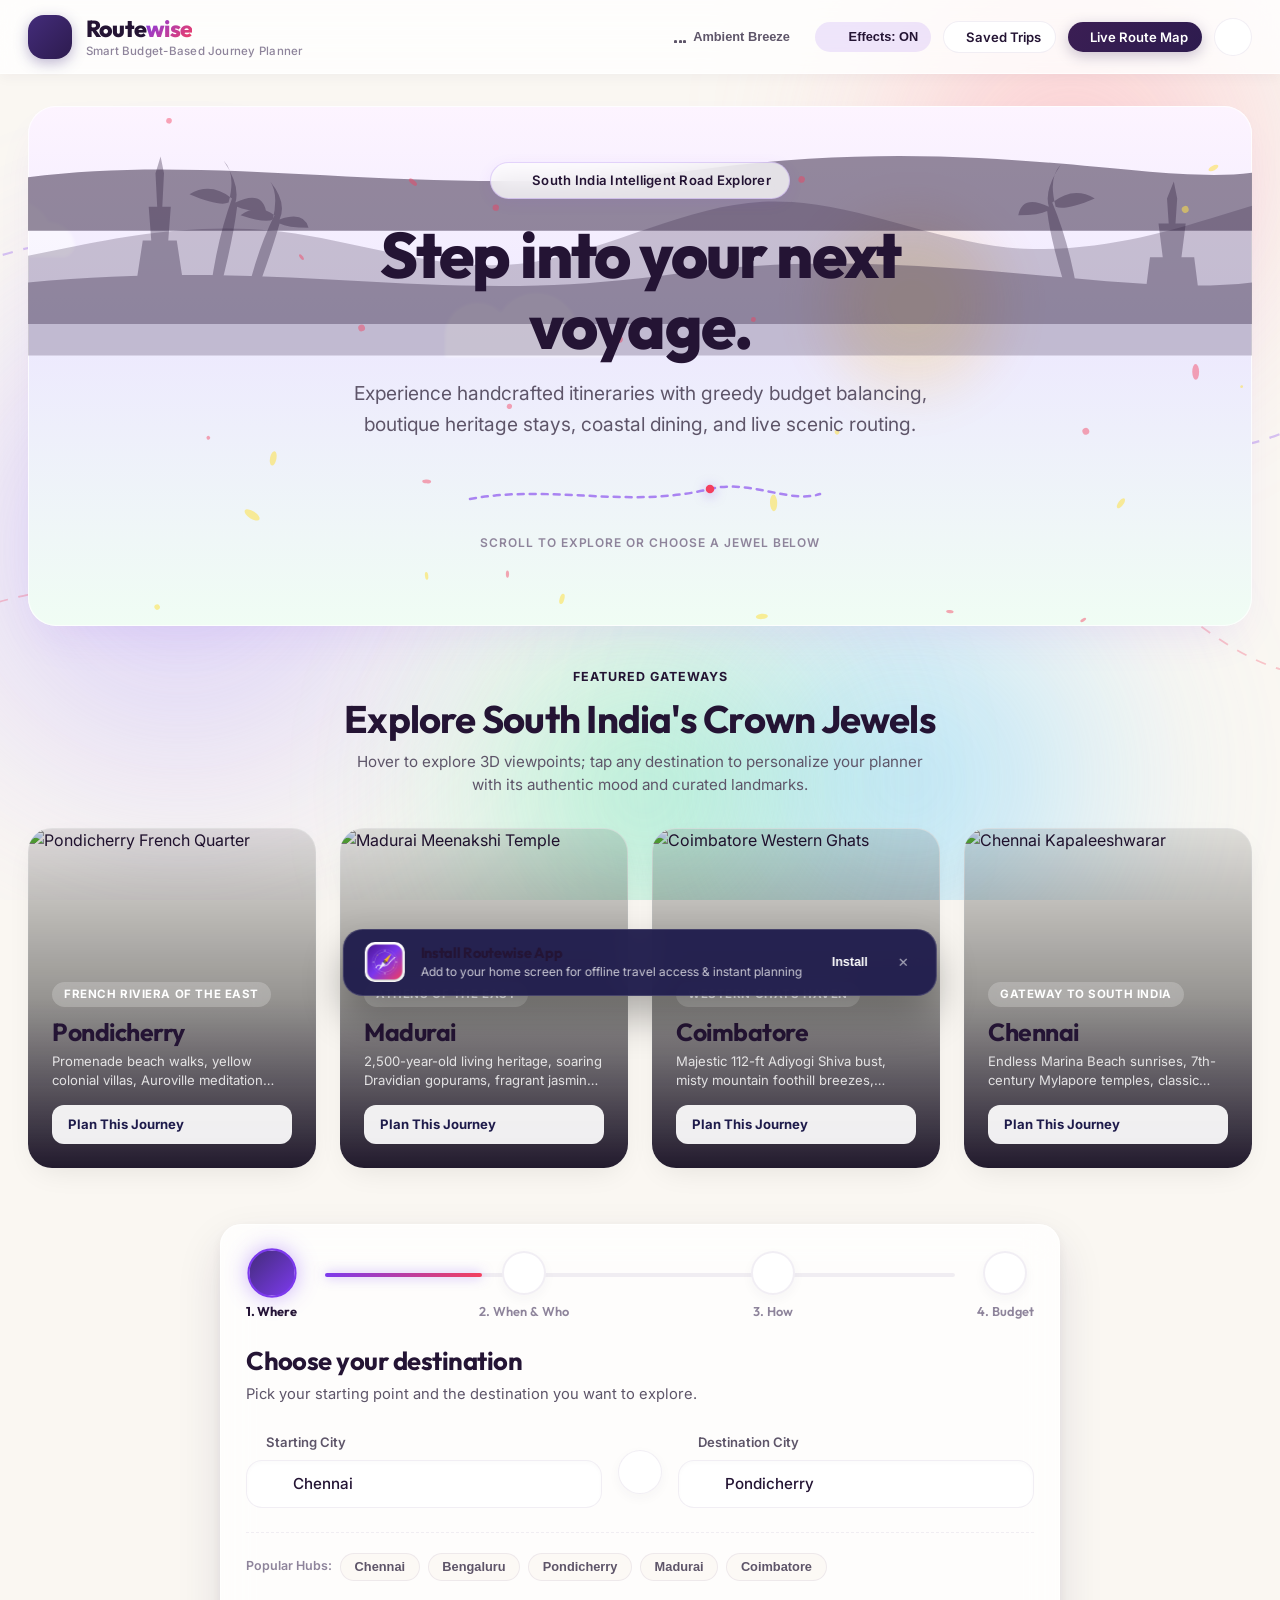
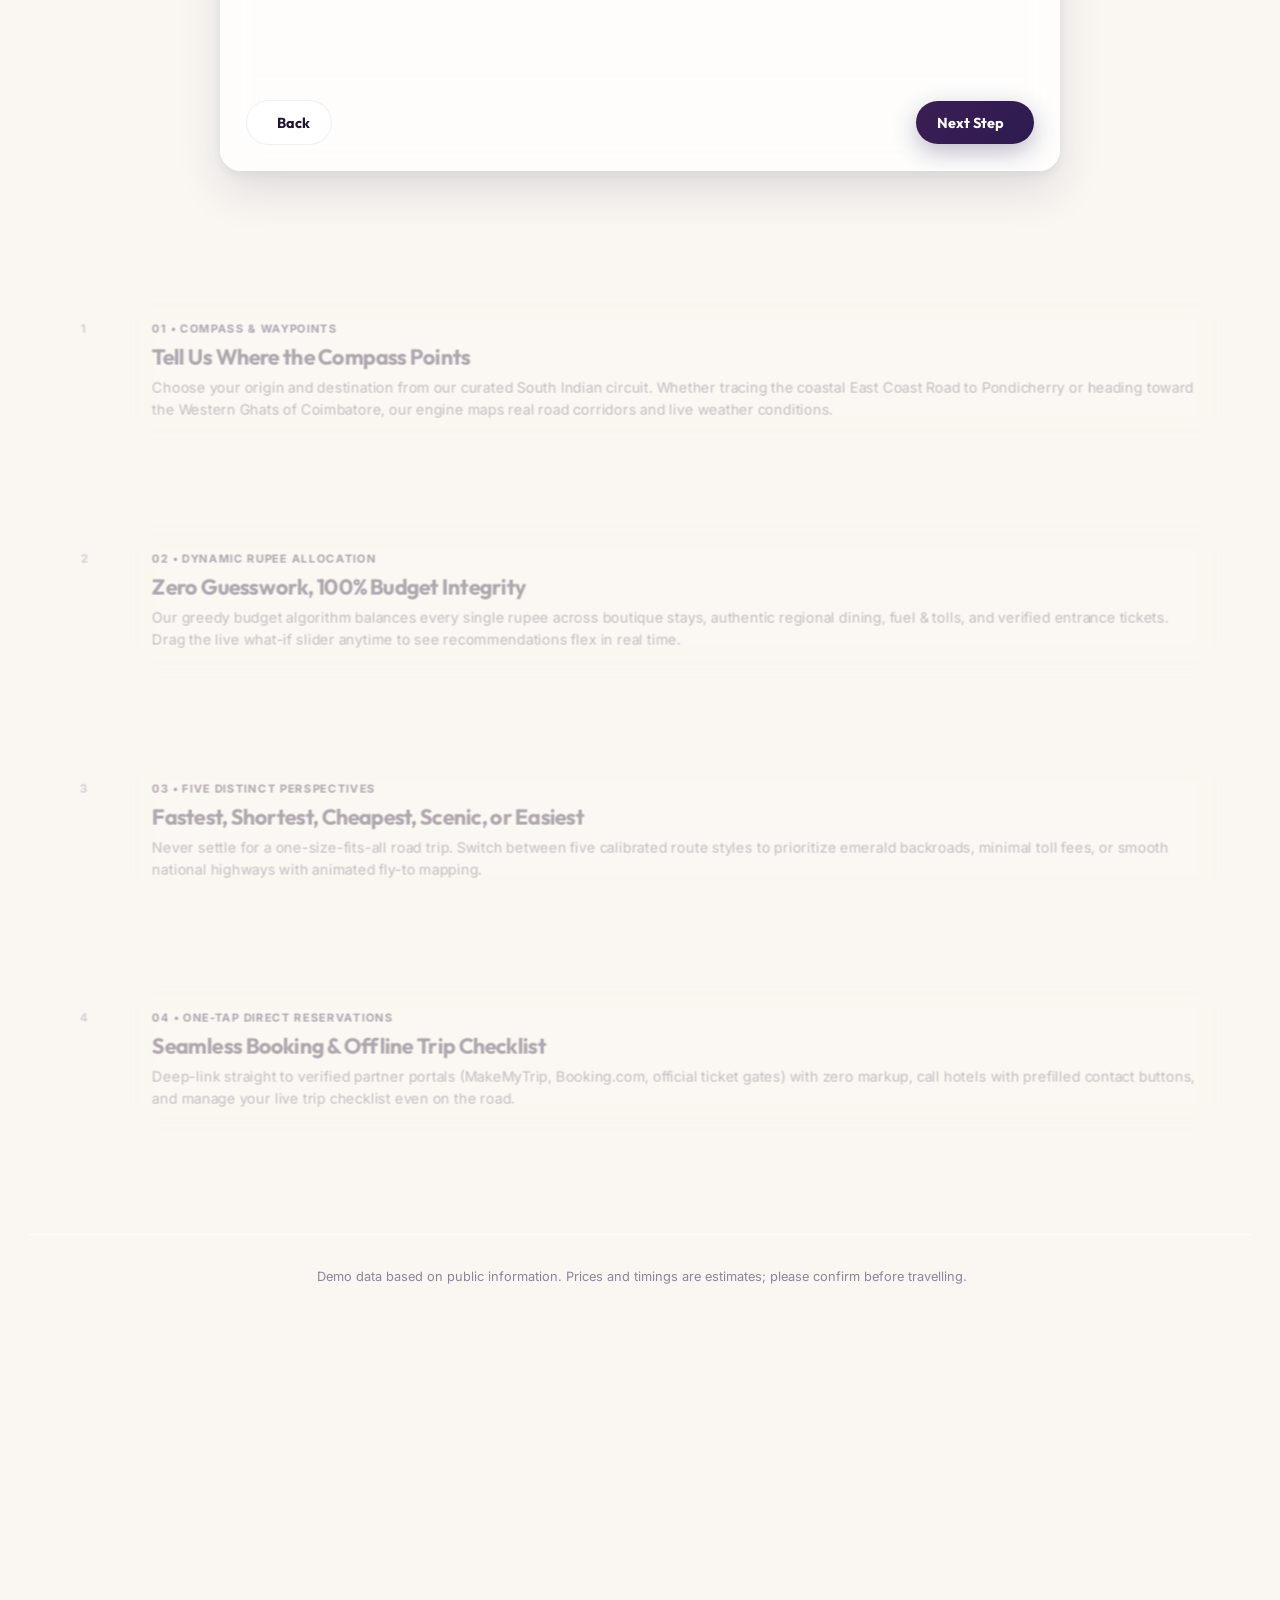
==== index.html @ 9e25bef6 "Configure Vercel rewrites, vercelignore, and root entrypoint" ====
<!DOCTYPE html>
<html lang="en">
<head>
  <meta charset="UTF-8">
  <meta http-equiv="refresh" content="0; url=/frontend/">
  <script>
    if (window.location.pathname === '/' || window.location.pathname === '') {
      window.location.replace('/frontend/');
    }
  </script>
  <title>Routewise</title>
</head>
<body>
  <p>Loading Routewise... If you are not automatically redirected, <a href="/frontend/">click here to open Routewise</a>.</p>
</body>
</html>
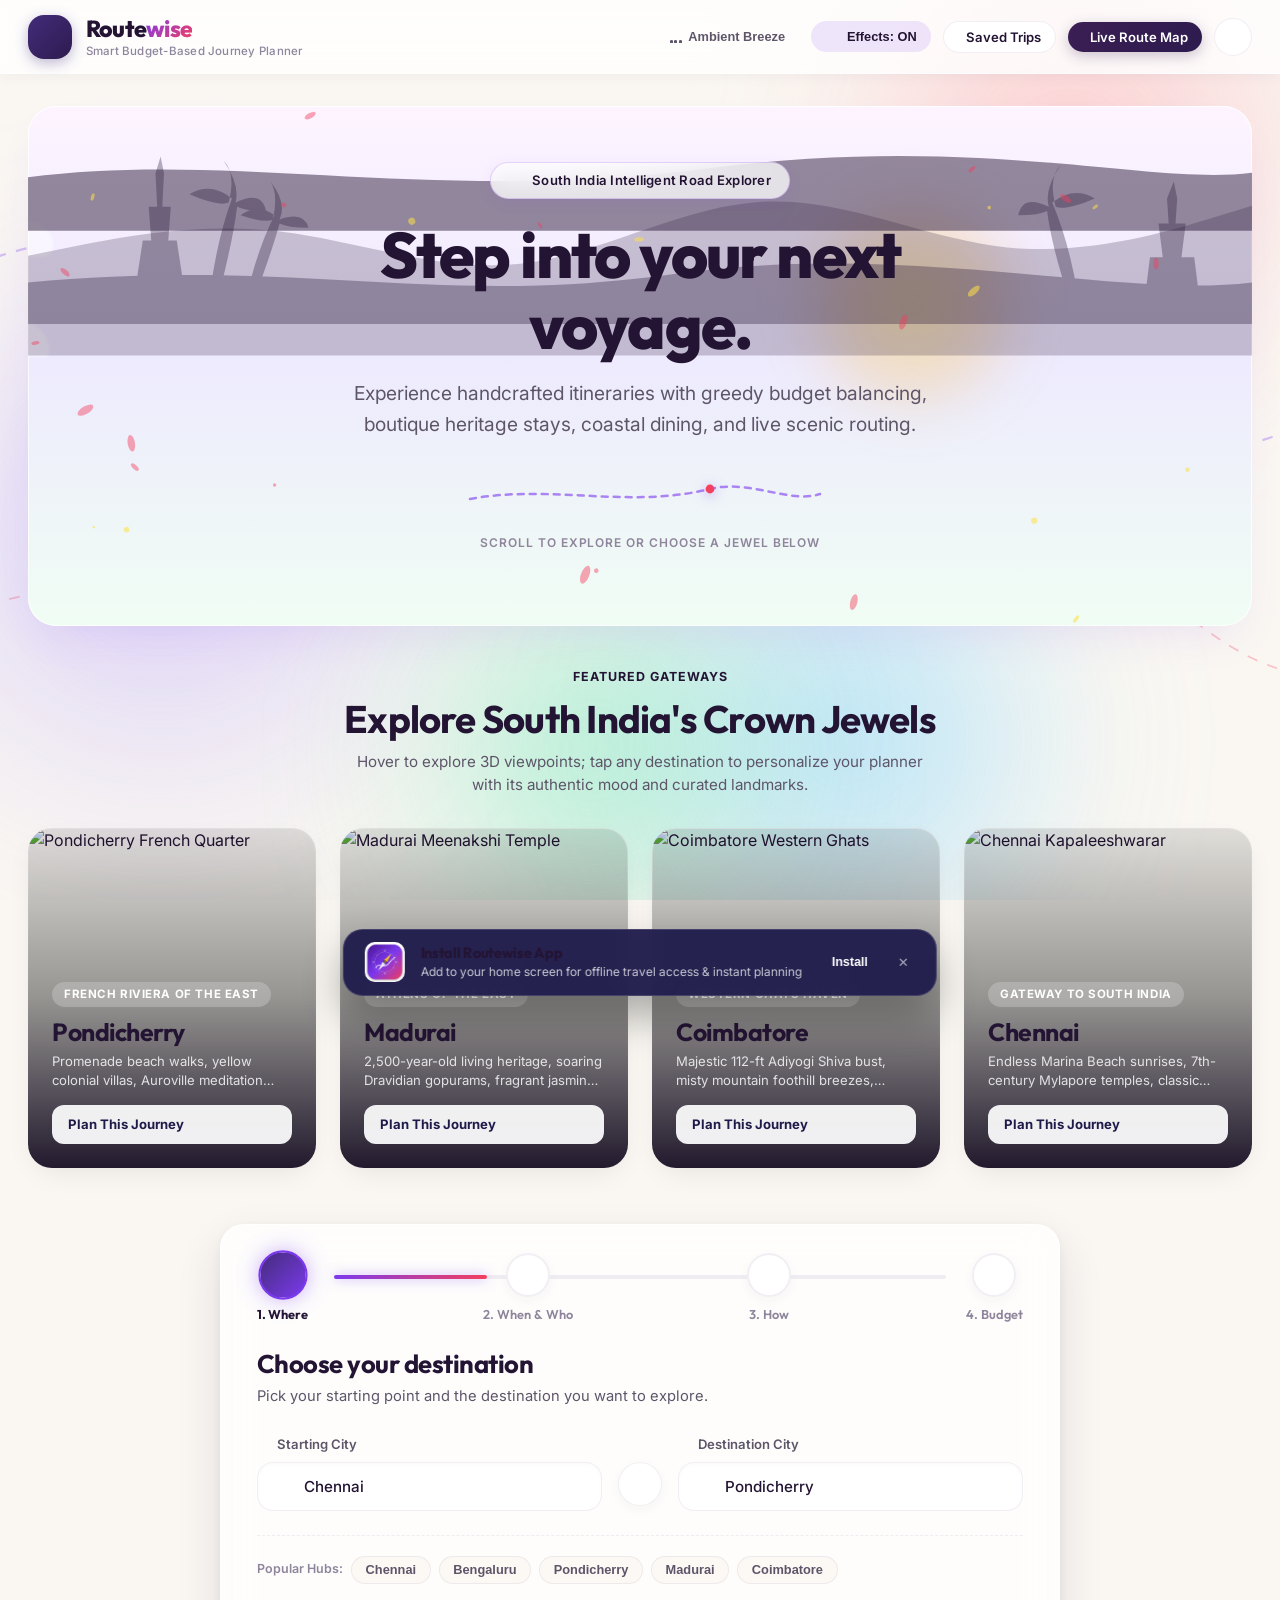
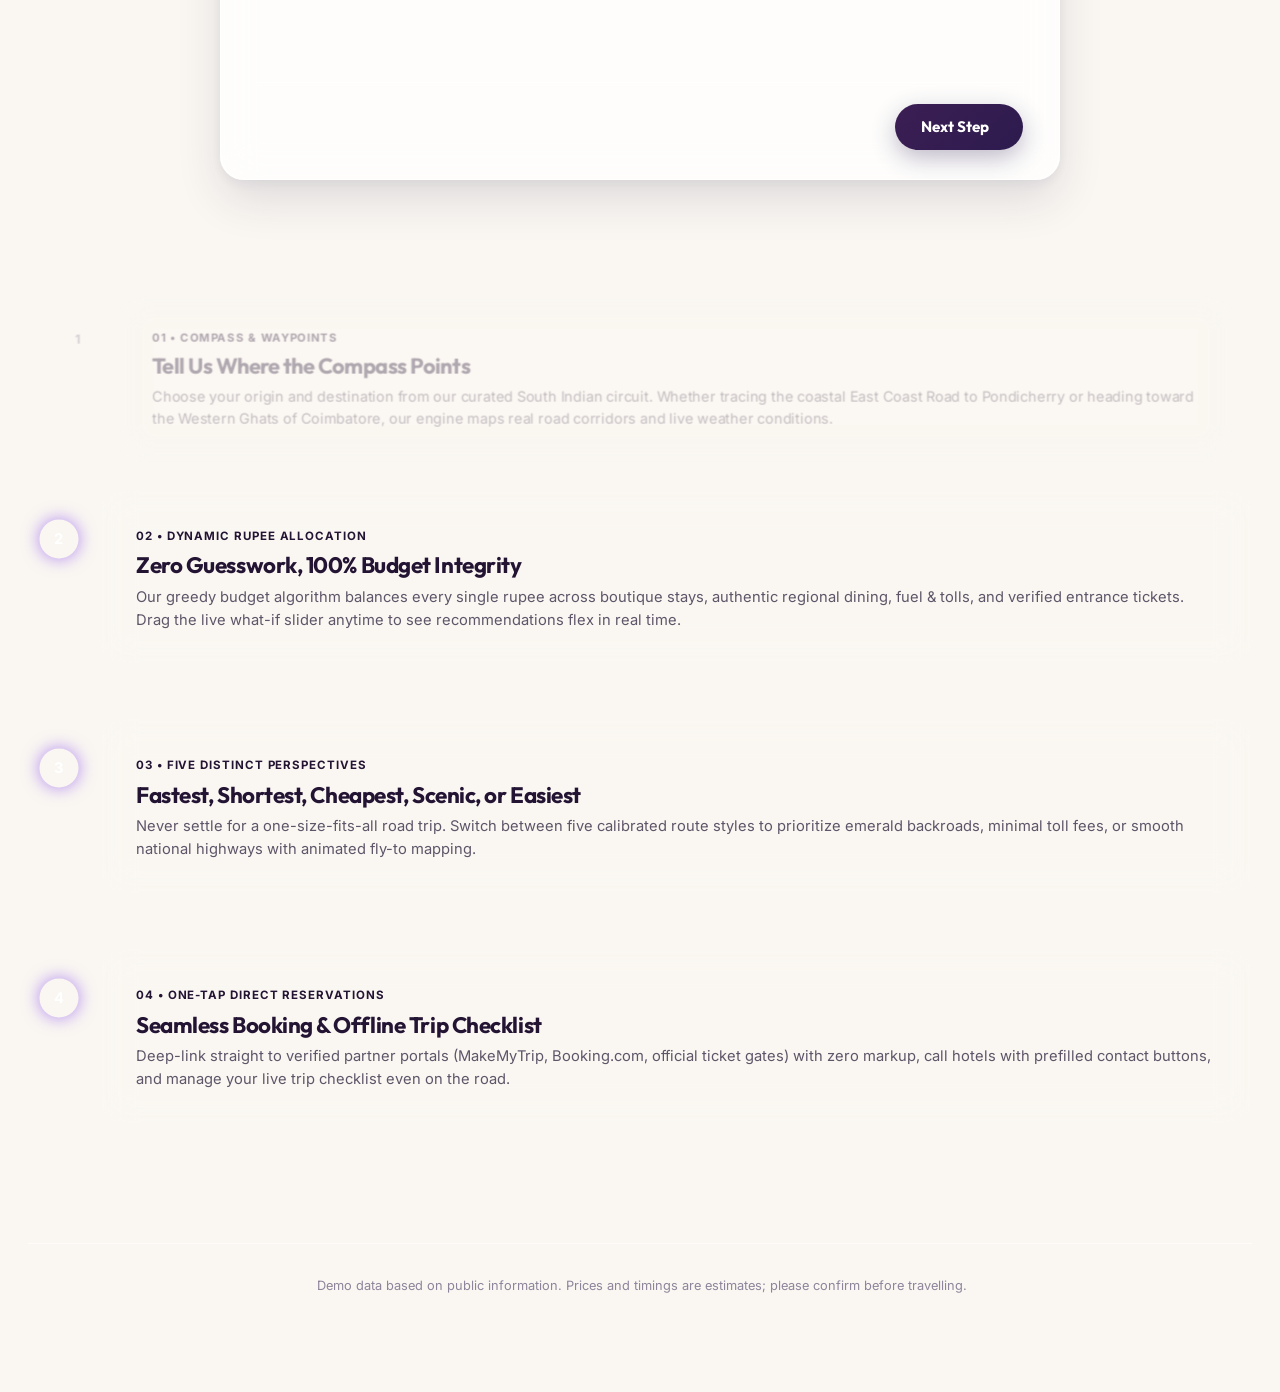
==== commit 5ae026bb: "Deploy frontend directly at repository root for Vercel" ====
--- a/index.html
+++ b/index.html
@@ -1,16 +1,965 @@
 <!DOCTYPE html>
-<html lang="en">
+<html lang="en" data-theme="light">
 <head>
   <meta charset="UTF-8">
-  <meta http-equiv="refresh" content="0; url=/frontend/">
-  <script>
-    if (window.location.pathname === '/' || window.location.pathname === '') {
-      window.location.replace('/frontend/');
-    }
-  </script>
-  <title>Routewise</title>
+  <meta name="viewport" content="width=device-width, initial-scale=1.0, maximum-scale=1.0, user-scalable=no">
+  <title>Routewise - Smart Budget-Based Journey Planner</title>
+  
+  <!-- Google Fonts: Outfit (Display) & Inter (Body) -->
+  <link rel="preconnect" href="https://fonts.googleapis.com">
+  <link rel="preconnect" href="https://fonts.gstatic.com" crossorigin>
+  <link href="https://fonts.googleapis.com/css2?family=Inter:wght@300;400;500;600;700&family=Outfit:wght@400;500;600;700;800&display=swap" rel="stylesheet">
+
+  <!-- Lucide Icons (Unified Modern Icon Set via CDN) -->
+  <script src="https://unpkg.com/lucide@latest"></script>
+
+  <!-- Leaflet Map CSS & JS (Free, OpenStreetMap, no API key needed) -->
+  <link rel="stylesheet" href="https://unpkg.com/leaflet@1.9.4/dist/leaflet.css" crossorigin=""/>
+  <script src="https://unpkg.com/leaflet@1.9.4/dist/leaflet.js" crossorigin=""></script>
+
+  <!-- Canvas Confetti CDN -->
+  <script src="https://cdn.jsdelivr.net/npm/canvas-confetti@1.6.0/dist/confetti.browser.min.js"></script>
+
+  <!-- SortableJS CDN for Drag-and-Drop Timeline Reordering -->
+  <script src="https://cdn.jsdelivr.net/npm/sortablejs@1.15.0/Sortable.min.js"></script>
+
+  <!-- PWA & Mobile Web App Manifest & Meta Tags -->
+  <link rel="manifest" href="manifest.json">
+  <meta name="theme-color" content="#7C3AED">
+  <meta name="mobile-web-app-capable" content="yes">
+  <meta name="apple-mobile-web-app-capable" content="yes">
+  <meta name="apple-mobile-web-app-status-bar-style" content="black-translucent">
+  <meta name="apple-mobile-web-app-title" content="Routewise">
+  <link rel="apple-touch-icon" href="icons/icon-192.png">
+  <link rel="icon" type="image/svg+xml" href="icons/icon.svg">
+
+  <!-- Modular CSS with Cache-Busting -->
+  <link rel="stylesheet" href="css/variables.css?v=3.2">
+  <link rel="stylesheet" href="css/base.css?v=3.2">
+  <link rel="stylesheet" href="css/wizard.css?v=3.2">
+  <link rel="stylesheet" href="css/loader.css?v=3.2">
+  <link rel="stylesheet" href="css/results.css?v=3.2">
+  <link rel="stylesheet" href="css/responsive.css?v=3.2">
+  <link rel="stylesheet" href="css/immersive.css?v=1.0">
+  <link rel="stylesheet" href="css/buttons.css?v=1.0">
 </head>
 <body>
-  <p>Loading Routewise... If you are not automatically redirected, <a href="/frontend/">click here to open Routewise</a>.</p>
+
+  <!-- Background Animated Dreamy Pastel Orbs -->
+  <div class="bg-canvas-container">
+    <div class="gradient-orb orb-blush"></div>
+    <div class="gradient-orb orb-lavender"></div>
+    <div class="gradient-orb orb-sky"></div>
+    <div class="gradient-orb orb-mint"></div>
+  </div>
+
+  <!-- Decorative Animated Route Line SVG -->
+  <svg class="bg-route-svg" viewBox="0 0 1440 900" fill="none" xmlns="http://www.w3.org/2000/svg">
+    <path class="animated-route-path" d="M-50,250 C300,100 450,450 750,280 C1050,110 1200,600 1500,400" stroke="#7C3AED" stroke-width="2.5" />
+    <path class="animated-route-path" d="M-80,650 C250,500 500,750 900,550 C1250,380 1350,800 1550,680" stroke="#F43F5E" stroke-width="2" style="animation-duration: 32s;" />
+  </svg>
+
+  <!-- Top Navigation Header -->
+  <header class="app-header">
+    <div class="header-container">
+      <div class="brand" onclick="window.scrollTo({top:0, behavior:'smooth'})">
+        <div class="brand-icon-wrap">
+          <i data-lucide="compass" style="width:26px;height:26px;"></i>
+        </div>
+        <div class="brand-text">
+          <h1>Route<span>wise</span></h1>
+          <p class="tagline">Smart Budget-Based Journey Planner</p>
+        </div>
+      </div>
+
+      <div class="header-actions">
+        <!-- Ambient Procedural Ocean/Breeze Sound Toggle -->
+        <button type="button" class="cinematic-toolbar-btn" id="ambientSoundBtn" title="Toggle Natural Coastal Breeze Audio">
+          <span class="sound-waves-indicator">
+            <span class="sound-wave-bar"></span>
+            <span class="sound-wave-bar"></span>
+            <span class="sound-wave-bar"></span>
+          </span>
+          <span class="btn-label">Ambient Breeze</span>
+        </button>
+
+        <!-- Immersive Parallax & Motion Effects Toggle -->
+        <button type="button" class="cinematic-toolbar-btn active" id="effectsToggleBtn" title="Toggle Parallax, Particles & 3D Tilt">
+          <i data-lucide="sparkles" style="width:14px;height:14px;"></i>
+          <span class="btn-label">Effects: ON</span>
+        </button>
+
+        <button type="button" class="header-btn" onclick="window.switchTab('savedTripsTab')">
+          <i data-lucide="bookmark"></i>
+          <span>Saved Trips</span>
+        </button>
+        <button type="button" class="header-btn primary" onclick="window.loadDemoTrip()">
+          <i data-lucide="map"></i>
+          <span>Live Route Map</span>
+        </button>
+        <button type="button" class="theme-toggle-btn" id="themeToggleBtn" title="Toggle Light/Dark Theme">
+          <i data-lucide="moon"></i>
+        </button>
+      </div>
+    </div>
+  </header>
+
+  <!-- Main Container -->
+  <main class="app-main">
+
+    <!-- SCENIC PARALLAX HERO CONTAINER -->
+    <section class="scenic-hero-container">
+      <!-- Atmospheric Sun Glow -->
+      <div class="scenic-sun-glow"></div>
+
+      <!-- Drifting Clouds SVG Layer -->
+      <div class="scenic-clouds-layer">
+        <svg class="scenic-cloud scenic-cloud-1" viewBox="0 0 100 40">
+          <path d="M 20 30 a 12 12 0 0 1 20 -8 a 16 16 0 0 1 28 2 a 12 12 0 0 1 12 10 a 6 6 0 0 1 -4 6 l -56 0 z"/>
+        </svg>
+        <svg class="scenic-cloud scenic-cloud-2" viewBox="0 0 120 45">
+          <path d="M 25 35 a 14 14 0 0 1 24 -9 a 18 18 0 0 1 32 3 a 14 14 0 0 1 14 12 a 7 7 0 0 1 -5 7 l -65 0 z"/>
+        </svg>
+      </div>
+
+      <!-- Parallax Layer 1: Distant Western Ghats & Coastal Hills Silhouette -->
+      <div class="parallax-layer parallax-layer-hills">
+        <svg viewBox="0 0 1440 320" preserveAspectRatio="none" style="width:100%;height:100%;opacity:0.22;">
+          <path fill="currentColor" d="M0,192L48,181.3C96,171,192,149,288,160C384,171,480,213,576,202.7C672,192,768,128,864,122.7C960,117,1056,171,1152,181.3C1248,192,1344,160,1392,144L1440,128L1440,320L1392,320C1344,320,1248,320,1152,320C1056,320,960,320,864,320C768,320,672,320,576,320C480,320,384,320,288,320C192,320,96,320,48,320L0,320Z"></path>
+        </svg>
+      </div>
+
+      <!-- Parallax Layer 2: Mid-ground Swaying Palms & Dravidian Gopuram Silhouettes -->
+      <div class="parallax-layer parallax-layer-palms">
+        <svg viewBox="0 0 1440 260" preserveAspectRatio="none" style="width:100%;height:100%;opacity:0.32;">
+          <!-- Temple Tower Silhouette Left -->
+          <path fill="currentColor" d="M120,260 L135,160 L145,160 L142,120 L152,120 L150,80 L156,60 L160,80 L158,120 L168,120 L165,160 L175,160 L190,260 Z"/>
+          <!-- Coconut Palms Left -->
+          <path fill="currentColor" d="M210,260 Q218,170 240,110 Q215,90 190,105 Q225,120 236,115 Q245,80 230,65 Q250,95 244,115 Q275,100 280,125 Q255,125 246,120 Q240,170 215,260 Z"/>
+          <path fill="currentColor" d="M250,260 Q265,180 290,130 Q270,115 250,130 Q280,140 288,135 Q295,105 285,90 Q305,115 296,135 Q325,125 330,145 Q305,145 296,140 Q285,180 255,260 Z"/>
+          <!-- Rolling Dune / Midground wave -->
+          <path fill="currentColor" d="M0,210 C320,180 480,240 760,200 C1040,160 1280,230 1440,210 L1440,260 L0,260 Z"/>
+          <!-- Coconut Palms Right -->
+          <path fill="currentColor" d="M1240,260 Q1230,175 1205,115 Q1230,95 1255,110 Q1220,125 1209,120 Q1200,85 1215,70 Q1195,100 1201,120 Q1170,105 1165,130 Q1190,130 1199,125 Q1205,175 1235,260 Z"/>
+          <!-- Shore Temple Profile Right -->
+          <path fill="currentColor" d="M1310,260 L1320,180 L1335,180 L1330,140 L1342,140 L1340,110 L1348,90 L1352,110 L1350,140 L1362,140 L1357,180 L1372,180 L1382,260 Z"/>
+        </svg>
+      </div>
+
+      <!-- Parallax Layer 3: Foreground Shoreline & Coastal Vegetation -->
+      <div class="parallax-layer parallax-layer-foreground">
+        <svg viewBox="0 0 1440 140" preserveAspectRatio="none" style="width:100%;height:100%;opacity:0.48;">
+          <path fill="currentColor" d="M0,80 C240,50 480,110 800,70 C1120,30 1320,90 1440,75 L1440,140 L0,140 Z"/>
+        </svg>
+      </div>
+
+      <!-- Particle Breeze Canvas (Lightweight, 60fps) -->
+      <canvas class="scenic-breeze-canvas" id="scenicBreezeCanvas"></canvas>
+
+      <!-- Scenic Hero Content -->
+      <div class="scenic-hero-content">
+        <div class="hero-cinematic-pill">
+          <i data-lucide="compass" style="width:15px;height:15px;"></i>
+          <span>South India Intelligent Road Explorer</span>
+        </div>
+        <h2 class="hero-cinematic-title">Step into your next <span class="gradient-text">voyage.</span></h2>
+        <p class="hero-cinematic-subtitle">Experience handcrafted itineraries with greedy budget balancing, boutique heritage stays, coastal dining, and live scenic routing.</p>
+
+        <!-- Winding Travel Scroll Indicator -->
+        <div class="hero-scroll-track-wrap">
+          <svg class="hero-scroll-track-svg" viewBox="0 0 380 40" fill="none">
+            <path d="M 20 25 C 100 10, 180 35, 260 15 C 300 5, 340 30, 370 20" stroke="#7C3AED" stroke-width="2.5" stroke-dasharray="6 6" stroke-linecap="round" opacity="0.6"/>
+            <!-- Pulsing Traveler Pin -->
+            <circle cx="260" cy="15" r="5" fill="#F43F5E" class="travel-vehicle-glow">
+              <animate attributeName="r" values="4;7;4" dur="2s" repeatCount="indefinite"/>
+            </circle>
+          </svg>
+          <div class="scroll-prompt-text">
+            <i data-lucide="chevron-down" style="width:14px;height:14px;"></i>
+            <span>Scroll to explore or choose a jewel below</span>
+          </div>
+        </div>
+      </div>
+    </section>
+
+    <!-- DESTINATION 3D POP-UP SHOWCASE -->
+    <section class="destinations-showcase-section">
+      <div class="showcase-header">
+        <div class="showcase-badge">
+          <i data-lucide="sparkles" style="width:14px;height:14px;"></i> Featured Gateways
+        </div>
+        <h3 class="showcase-title">Explore South India's Crown Jewels</h3>
+        <p class="showcase-subtitle">Hover to explore 3D viewpoints; tap any destination to personalize your planner with its authentic mood and curated landmarks.</p>
+      </div>
+
+      <div class="destination-cards-carousel">
+        <!-- Pondicherry -->
+        <div class="destination-popup-card" data-city="Pondicherry" title="Click to plan for Pondicherry">
+          <img src="https://images.unsplash.com/photo-1584551246679-0daf3d275d0f?auto=format&fit=crop&w=600&q=80" alt="Pondicherry French Quarter" class="dest-card-bg-img" loading="lazy" />
+          <div class="dest-card-gradient-scrim"></div>
+          <div class="dest-card-content">
+            <span class="dest-card-tag">French Riviera of the East</span>
+            <h4 class="dest-card-name">Pondicherry</h4>
+            <p class="dest-card-desc">Promenade beach walks, yellow colonial villas, Auroville meditation domes, and seaside bistros.</p>
+            <div class="dest-card-btn">
+              <span>Plan This Journey</span>
+              <i data-lucide="arrow-right"></i>
+            </div>
+          </div>
+        </div>
+
+        <!-- Madurai -->
+        <div class="destination-popup-card" data-city="Madurai" title="Click to plan for Madurai">
+          <img src="https://images.unsplash.com/photo-1609766857041-ed402ea8069a?auto=format&fit=crop&w=600&q=80" alt="Madurai Meenakshi Temple" class="dest-card-bg-img" loading="lazy" />
+          <div class="dest-card-gradient-scrim"></div>
+          <div class="dest-card-content">
+            <span class="dest-card-tag">Athens of the East</span>
+            <h4 class="dest-card-name">Madurai</h4>
+            <p class="dest-card-desc">2,500-year-old living heritage, soaring Dravidian gopurams, fragrant jasmine markets, and legendary Kari Dosa.</p>
+            <div class="dest-card-btn">
+              <span>Plan This Journey</span>
+              <i data-lucide="arrow-right"></i>
+            </div>
+          </div>
+        </div>
+
+        <!-- Coimbatore -->
+        <div class="destination-popup-card" data-city="Coimbatore" title="Click to plan for Coimbatore">
+          <img src="https://images.unsplash.com/photo-1506744038136-46273834b3fb?auto=format&fit=crop&w=600&q=80" alt="Coimbatore Western Ghats" class="dest-card-bg-img" loading="lazy" />
+          <div class="dest-card-gradient-scrim"></div>
+          <div class="dest-card-content">
+            <span class="dest-card-tag">Western Ghats Haven</span>
+            <h4 class="dest-card-name">Coimbatore</h4>
+            <p class="dest-card-desc">Majestic 112-ft Adiyogi Shiva bust, misty mountain foothill breezes, Siruvani sweet water, and temple foothills.</p>
+            <div class="dest-card-btn">
+              <span>Plan This Journey</span>
+              <i data-lucide="arrow-right"></i>
+            </div>
+          </div>
+        </div>
+
+        <!-- Chennai -->
+        <div class="destination-popup-card" data-city="Chennai" title="Click to plan for Chennai">
+          <img src="https://images.unsplash.com/photo-1582510003544-4d00b7f74220?auto=format&fit=crop&w=600&q=80" alt="Chennai Kapaleeshwarar" class="dest-card-bg-img" loading="lazy" />
+          <div class="dest-card-gradient-scrim"></div>
+          <div class="dest-card-content">
+            <span class="dest-card-tag">Gateway to South India</span>
+            <h4 class="dest-card-name">Chennai</h4>
+            <p class="dest-card-desc">Endless Marina Beach sunrises, 7th-century Mylapore temples, classic filter coffee, and San Thome heritage.</p>
+            <div class="dest-card-btn">
+              <span>Plan This Journey</span>
+              <i data-lucide="arrow-right"></i>
+            </div>
+          </div>
+        </div>
+      </div>
+    </section>
+
+    <!-- Planner Wizard Card -->
+    <section class="wizard-card" id="wizardCard">
+      
+      <!-- Stepper Progress Bar & Steps -->
+      <div class="wizard-stepper">
+        <div class="stepper-progress-track">
+          <div class="stepper-progress-bar" id="stepperProgressBar"></div>
+        </div>
+        <ol class="stepper-steps">
+          <li class="step-item active" data-step="1" onclick="window.goToStep(1)">
+            <div class="step-circle"><i data-lucide="map-pin" style="width:18px;height:18px;"></i></div>
+            <span class="step-label">1. Where</span>
+          </li>
+          <li class="step-item" data-step="2" onclick="window.goToStep(2)">
+            <div class="step-circle"><i data-lucide="calendar" style="width:18px;height:18px;"></i></div>
+            <span class="step-label">2. When & Who</span>
+          </li>
+          <li class="step-item" data-step="3" onclick="window.goToStep(3)">
+            <div class="step-circle"><i data-lucide="compass" style="width:18px;height:18px;"></i></div>
+            <span class="step-label">3. How</span>
+          </li>
+          <li class="step-item" data-step="4" onclick="window.goToStep(4)">
+            <div class="step-circle"><i data-lucide="wallet" style="width:18px;height:18px;"></i></div>
+            <span class="step-label">4. Budget</span>
+          </li>
+        </ol>
+      </div>
+
+      <!-- Wizard Step Viewports -->
+      <div class="wizard-panels-viewport">
+
+        <!-- STEP 1: WHERE -->
+        <div class="wizard-panel active" data-step="1">
+          <div class="panel-header">
+            <h3>Choose your destination</h3>
+            <p>Pick your starting point and the destination you want to explore.</p>
+          </div>
+
+          <div class="location-inputs-grid">
+            <!-- From City -->
+            <div class="input-field-group">
+              <label for="startCityInput"><i data-lucide="navigation" style="width:14px;height:14px;"></i> Starting City</label>
+              <div class="modern-input-wrap">
+                <i data-lucide="map-pin" class="input-icon"></i>
+                <input type="text" id="startCityInput" class="modern-input" placeholder="e.g. Chennai" autocomplete="off" />
+              </div>
+              <div class="autocomplete-dropdown" id="startCityDropdown"></div>
+            </div>
+
+            <!-- Swap Button -->
+            <button type="button" class="city-swap-btn" id="citySwapBtn" title="Swap Origin and Destination">
+              <i data-lucide="arrow-left-right" style="width:18px;height:18px;"></i>
+            </button>
+
+            <!-- To City -->
+            <div class="input-field-group">
+              <label for="destinationCityInput"><i data-lucide="map-pin" style="width:14px;height:14px;"></i> Destination City</label>
+              <div class="modern-input-wrap">
+                <i data-lucide="landmark" class="input-icon"></i>
+                <input type="text" id="destinationCityInput" class="modern-input" placeholder="e.g. Pondicherry" autocomplete="off" />
+              </div>
+              <div class="autocomplete-dropdown" id="destinationCityDropdown"></div>
+            </div>
+          </div>
+
+          <!-- Quick City Chips -->
+          <div class="quick-cities-row">
+            <span class="quick-cities-label">Popular Hubs:</span>
+            <button type="button" class="city-chip" data-city="Chennai">Chennai</button>
+            <button type="button" class="city-chip" data-city="Bengaluru">Bengaluru</button>
+            <button type="button" class="city-chip" data-city="Pondicherry">Pondicherry</button>
+            <button type="button" class="city-chip" data-city="Madurai">Madurai</button>
+            <button type="button" class="city-chip" data-city="Coimbatore">Coimbatore</button>
+          </div>
+        </div>
+
+        <!-- STEP 2: WHEN & WHO -->
+        <div class="wizard-panel" data-step="2">
+          <div class="panel-header">
+            <h3>Dates & Travellers</h3>
+            <p>Set your journey departure, length of stay, and group count.</p>
+          </div>
+
+          <div class="when-who-grid">
+            <!-- Start Date -->
+            <div class="stepper-card">
+              <div class="stepper-card-title">
+                <i data-lucide="calendar" style="color:#7C3AED;width:18px;height:18px;"></i>
+                <span>Departure Date</span>
+              </div>
+              <div class="modern-input-wrap">
+                <input type="date" id="startDateInput" class="modern-input" style="padding-left:1rem;" />
+              </div>
+              <div class="stepper-subtext">Weekend trips recommended</div>
+            </div>
+
+            <!-- Duration (Days) -->
+            <div class="stepper-card">
+              <div class="stepper-card-title">
+                <i data-lucide="clock" style="color:#F43F5E;width:18px;height:18px;"></i>
+                <span>Duration (Days)</span>
+              </div>
+              <div class="stepper-controls">
+                <button type="button" class="stepper-btn" onclick="window.stepDays(-1)">-</button>
+                <div class="stepper-value-display" id="numDaysVal">2</div>
+                <button type="button" class="stepper-btn" onclick="window.stepDays(1)">+</button>
+              </div>
+              <div class="stepper-subtext" id="daysSubtext">Weekend Getaway</div>
+            </div>
+
+            <!-- Travellers -->
+            <div class="stepper-card">
+              <div class="stepper-card-title">
+                <i data-lucide="users" style="color:#10B981;width:18px;height:18px;"></i>
+                <span>Travellers</span>
+              </div>
+              <div class="stepper-controls">
+                <button type="button" class="stepper-btn" onclick="window.stepTravellers(-1)">-</button>
+                <div class="stepper-value-display" id="numTravellersVal">2</div>
+                <button type="button" class="stepper-btn" onclick="window.stepTravellers(1)">+</button>
+              </div>
+              <div class="stepper-subtext" id="travellersSubtext">Couple</div>
+            </div>
+          </div>
+        </div>
+
+        <!-- STEP 3: HOW (TRANSPORT) -->
+        <div class="wizard-panel" data-step="3">
+          <div class="panel-header">
+            <h3>Choose your mode of travel</h3>
+            <p>Select how you want to move between cities and attractions.</p>
+          </div>
+
+          <div class="transport-cards-grid">
+            <!-- Car -->
+            <div class="transport-card selected" data-mode="car">
+              <div class="transport-check-pill">✓</div>
+              <div class="transport-icon-box">
+                <i data-lucide="car" style="width:28px;height:28px;"></i>
+              </div>
+              <h4 class="transport-title">Car</h4>
+              <p style="font-size:0.8rem;color:var(--text-secondary);">Personal or rental car</p>
+              <span class="transport-badge">15 km/L • Toll Roads</span>
+            </div>
+
+            <!-- Bike -->
+            <div class="transport-card" data-mode="bike">
+              <div class="transport-check-pill">✓</div>
+              <div class="transport-icon-box">
+                <i data-lucide="bike" style="width:28px;height:28px;"></i>
+              </div>
+              <h4 class="transport-title">Bike</h4>
+              <p style="font-size:0.8rem;color:var(--text-secondary);">Motorbike expedition</p>
+              <span class="transport-badge">40 km/L • Zero Tolls</span>
+            </div>
+
+            <!-- Bus -->
+            <div class="transport-card" data-mode="bus">
+              <div class="transport-check-pill">✓</div>
+              <div class="transport-icon-box">
+                <i data-lucide="bus" style="width:28px;height:28px;"></i>
+              </div>
+              <h4 class="transport-title">Bus</h4>
+              <p style="font-size:0.8rem;color:var(--text-secondary);">AC Sleeper / Express</p>
+              <span class="transport-badge">₹1.80 / km / person</span>
+            </div>
+
+            <!-- Train -->
+            <div class="transport-card" data-mode="train">
+              <div class="transport-check-pill">✓</div>
+              <div class="transport-icon-box">
+                <i data-lucide="train" style="width:28px;height:28px;"></i>
+              </div>
+              <h4 class="transport-title">Train</h4>
+              <p style="font-size:0.8rem;color:var(--text-secondary);">Superfast / Express</p>
+              <span class="transport-badge">₹1.25 / km / person</span>
+            </div>
+          </div>
+        </div>
+
+        <!-- STEP 4: BUDGET & DRAGGABLE DONUT CHART -->
+        <div class="wizard-panel" data-step="4">
+          <div class="panel-header">
+            <h3>Budget & Allocation</h3>
+            <p>Define your total trip budget and interact with the donut chart to divide expenses.</p>
+          </div>
+
+          <div class="budget-step-container">
+            <!-- Total Budget Range & Presets -->
+            <div class="budget-top-bar">
+              <div class="budget-amount-display">
+                <h4>Total Trip Budget</h4>
+                <div class="budget-big-number">
+                  <span class="currency">₹</span>
+                  <span id="totalBudgetBigDisplay">18,000</span>
+                </div>
+                <input type="range" id="totalBudgetRange" class="budget-range-input" min="5000" max="60000" step="500" value="18000" />
+              </div>
+
+              <div class="budget-presets-row">
+                <button type="button" class="budget-preset-chip" data-amount="8000">₹8K (Backpacker)</button>
+                <button type="button" class="budget-preset-chip active" data-amount="18000">₹18K (Balanced)</button>
+                <button type="button" class="budget-preset-chip" data-amount="30000">₹30K (Comfort)</button>
+                <button type="button" class="budget-preset-chip" data-amount="45000">₹45K (Luxury)</button>
+              </div>
+            </div>
+
+            <!-- Interactive Donut Chart & Category Sliders -->
+            <div class="donut-interactive-grid">
+              
+              <!-- SVG Donut Chart with Center Display -->
+              <div class="donut-chart-wrapper">
+                <svg id="donutSvg" class="donut-svg" viewBox="0 0 200 200">
+                  <circle cx="100" cy="100" r="75" fill="none" stroke="var(--border-subtle)" stroke-width="28" />
+                  <g id="donutSlicesGroup"></g>
+                </svg>
+
+                <div class="donut-center-badge">
+                  <div class="donut-center-title" id="donutCenterTitle">Total Budget</div>
+                  <div class="donut-center-amount" id="donutCenterAmount">₹18,000</div>
+                  <div class="donut-center-pct" id="donutCenterPct">100%</div>
+                </div>
+              </div>
+
+              <!-- Synchronized Category Shares Sliders -->
+              <div class="category-shares-controls">
+                
+                <!-- Stay -->
+                <div class="cat-slider-row">
+                  <div class="cat-slider-header">
+                    <span><span class="cat-legend-dot" style="background:#F43F5E;"></span> Stay (Hotels)</span>
+                    <span><strong id="pct-accommodation">35%</strong> (<span id="amt-accommodation">₹6,300</span>)</span>
+                  </div>
+                  <input type="range" id="slider-accommodation" class="cat-slider-track" min="10" max="60" value="35" style="accent-color:#F43F5E;" />
+                </div>
+
+                <!-- Food -->
+                <div class="cat-slider-row">
+                  <div class="cat-slider-header">
+                    <span><span class="cat-legend-dot" style="background:#10B981;"></span> Food & Dining</span>
+                    <span><strong id="pct-food">25%</strong> (<span id="amt-food">₹4,500</span>)</span>
+                  </div>
+                  <input type="range" id="slider-food" class="cat-slider-track" min="10" max="60" value="25" style="accent-color:#10B981;" />
+                </div>
+
+                <!-- Transport -->
+                <div class="cat-slider-row">
+                  <div class="cat-slider-header">
+                    <span><span class="cat-legend-dot" style="background:#0284C7;"></span> Fuel & Tolls</span>
+                    <span><strong id="pct-transport">20%</strong> (<span id="amt-transport">₹3,600</span>)</span>
+                  </div>
+                  <input type="range" id="slider-transport" class="cat-slider-track" min="10" max="50" value="20" style="accent-color:#0284C7;" />
+                </div>
+
+                <!-- Sightseeing -->
+                <div class="cat-slider-row">
+                  <div class="cat-slider-header">
+                    <span><span class="cat-legend-dot" style="background:#7C3AED;"></span> Sightseeing</span>
+                    <span><strong id="pct-sightseeing">20%</strong> (<span id="amt-sightseeing">₹3,600</span>)</span>
+                  </div>
+                  <input type="range" id="slider-sightseeing" class="cat-slider-track" min="5" max="50" value="20" style="accent-color:#7C3AED;" />
+                </div>
+
+              </div>
+            </div>
+
+          </div>
+        </div>
+
+      </div>
+
+      <!-- Wizard Navigation Footer -->
+      <div class="wizard-footer-nav">
+        <button type="button" class="wizard-btn" id="wizardBackBtn">
+          <i data-lucide="arrow-left"></i> Back
+        </button>
+        <button type="button" class="wizard-btn primary" id="wizardNextBtn">
+          Next Step <i data-lucide="arrow-right"></i>
+        </button>
+        <button type="button" class="wizard-btn primary" id="wizardSubmitBtn" style="display:none;">
+          <i data-lucide="sparkles"></i> Generate Itinerary
+        </button>
+      </div>
+
+    </section>
+
+    <!-- SCROLL STORYTELLING JOURNEY MILESTONES -->
+    <section class="storytelling-container" id="storytellingSection">
+      <div class="storytelling-line-track">
+        <div class="storytelling-line-progress" id="storytellingLineProgress"></div>
+      </div>
+
+      <!-- Milestone 1 -->
+      <div class="story-milestone-card" data-milestone="1">
+        <div class="milestone-node-pin">1</div>
+        <span class="milestone-step-pill">01 • Compass & Waypoints</span>
+        <h4 class="milestone-title">Tell Us Where the Compass Points</h4>
+        <p class="milestone-desc">Choose your origin and destination from our curated South Indian circuit. Whether tracing the coastal East Coast Road to Pondicherry or heading toward the Western Ghats of Coimbatore, our engine maps real road corridors and live weather conditions.</p>
+      </div>
+
+      <!-- Milestone 2 -->
+      <div class="story-milestone-card" data-milestone="2">
+        <div class="milestone-node-pin">2</div>
+        <span class="milestone-step-pill">02 • Dynamic Rupee Allocation</span>
+        <h4 class="milestone-title">Zero Guesswork, 100% Budget Integrity</h4>
+        <p class="milestone-desc">Our greedy budget algorithm balances every single rupee across boutique stays, authentic regional dining, fuel & tolls, and verified entrance tickets. Drag the live what-if slider anytime to see recommendations flex in real time.</p>
+      </div>
+
+      <!-- Milestone 3 -->
+      <div class="story-milestone-card" data-milestone="3">
+        <div class="milestone-node-pin">3</div>
+        <span class="milestone-step-pill">03 • Five Distinct Perspectives</span>
+        <h4 class="milestone-title">Fastest, Shortest, Cheapest, Scenic, or Easiest</h4>
+        <p class="milestone-desc">Never settle for a one-size-fits-all road trip. Switch between five calibrated route styles to prioritize emerald backroads, minimal toll fees, or smooth national highways with animated fly-to mapping.</p>
+      </div>
+
+      <!-- Milestone 4 -->
+      <div class="story-milestone-card" data-milestone="4">
+        <div class="milestone-node-pin">4</div>
+        <span class="milestone-step-pill">04 • One-Tap Direct Reservations</span>
+        <h4 class="milestone-title">Seamless Booking & Offline Trip Checklist</h4>
+        <p class="milestone-desc">Deep-link straight to verified partner portals (MakeMyTrip, Booking.com, official ticket gates) with zero markup, call hotels with prefilled contact buttons, and manage your live trip checklist even on the road.</p>
+      </div>
+    </section>
+
+    <!-- Playful Animated Road Loader ("Generating" Screen) -->
+    <section class="generating-screen" id="generatingScreen">
+      <div class="road-stage">
+        <svg class="road-svg" viewBox="0 0 360 180" xmlns="http://www.w3.org/2000/svg">
+          <path class="road-track" d="M 20 140 C 90 140, 100 40, 180 40 C 260 40, 270 140, 340 140" />
+          <path class="road-track-inner" d="M 20 140 C 90 140, 100 40, 180 40 C 260 40, 270 140, 340 140" />
+          <path class="road-dotted-line" d="M 20 140 C 90 140, 100 40, 180 40 C 260 40, 270 140, 340 140" />
+
+          <path class="cloud-float" d="M 50 40 a 10 10 0 0 1 18 -4 a 14 14 0 0 1 24 2 a 10 10 0 0 1 2 12 l -44 0 z" />
+          <path class="cloud-float" d="M 260 30 a 8 8 0 0 1 14 -3 a 12 12 0 0 1 20 2 a 8 8 0 0 1 2 10 l -36 0 z" style="animation-delay:-3s;" />
+
+          <g class="animated-car-group">
+            <rect x="-14" y="-8" width="28" height="16" rx="4" fill="#7C3AED" />
+            <rect x="-6" y="-6" width="14" height="12" rx="2" fill="#EDE9FE" />
+            <circle cx="-8" cy="8" r="3" fill="#241434" />
+            <circle cx="8" cy="8" r="3" fill="#241434" />
+            
+            <animateMotion 
+              path="M 20 140 C 90 140, 100 40, 180 40 C 260 40, 270 140, 340 140" 
+              dur="3s" 
+              repeatCount="indefinite" 
+              rotate="auto" />
+          </g>
+        </svg>
+      </div>
+
+      <h3 class="generating-title">Crafting Your Travel Experience</h3>
+      <div class="generating-status-pill">
+        <span class="status-spinner-dot"></span>
+        <span id="generatingStatusText">Analyzing optimal routes & road conditions...</span>
+      </div>
+
+      <div class="generating-progress-bar-wrap">
+        <div class="generating-progress-fill"></div>
+      </div>
+    </section>
+
+    <!-- Results Section (Phase 3B Dashboard, Tabs, Leaflet Map, Checklist) -->
+    <section class="results-card" id="resultsSection">
+
+      <!-- Summary Header Hero: Animated Progress Ring, Count-up, and What-if Slider -->
+      <div class="results-summary-hero">
+        
+        <!-- Progress Ring -->
+        <div class="summary-ring-box">
+          <svg class="ring-svg" viewBox="0 0 160 160">
+            <circle class="ring-bg" cx="80" cy="80" r="68" />
+            <circle class="ring-progress" id="summaryRingProgress" cx="80" cy="80" r="68" />
+          </svg>
+          <div class="ring-content">
+            <div class="ring-pct" id="summaryRingPct">0%</div>
+            <div class="ring-label">of Budget</div>
+          </div>
+        </div>
+
+        <!-- Center Cost and Status -->
+        <div class="summary-details-box">
+          <div class="summary-headline">
+            <span>Trip Budget Balance</span>
+            <span class="summary-badge-status within" id="summaryBadgeStatus">
+              <i data-lucide="check-circle" style="width:14px;height:14px;"></i> Within Budget
+            </span>
+          </div>
+
+          <div class="summary-cost-row">
+            <span class="summary-total-cost" id="summaryTotalCost">₹0</span>
+            <span class="summary-budget-target" id="summaryBudgetTarget">Budget: ₹18,000</span>
+          </div>
+
+          <div class="summary-left-pill positive" id="summaryLeftAmount">
+            <i data-lucide="trending-up" style="width:16px;height:16px;"></i> ₹0 left to spend
+          </div>
+        </div>
+
+        <!-- What-If Live Budget Slider & Weather Widget -->
+        <div class="summary-whatif-box">
+          <div class="whatif-header">
+            <span>What-If Budget Slider</span>
+            <span class="tag" id="whatifBudgetDisplay">₹18,000</span>
+          </div>
+          <input type="range" class="whatif-slider" id="whatifBudgetSlider" min="9000" max="36000" step="500" value="18000" oninput="window.handleWhatIfBudgetChange(this.value)" />
+          <p class="whatif-caption">Drag slider to live-simulate budget elasticity and recommendations</p>
+
+          <!-- Live Weather Forecast Pill (Open-Meteo) -->
+          <div class="weather-forecast-pill" id="destinationWeatherPill">
+            <i data-lucide="cloud-sun" style="width:16px;height:16px;color:#F59E0B;"></i>
+            <span id="weatherText">Checking destination weather...</span>
+          </div>
+        </div>
+
+      </div>
+
+      <!-- Cost Breakdown Stacked Bar -->
+      <div class="cost-breakdown-interactive">
+        <div class="cost-stacked-bar-track" id="stackedCostBar"></div>
+        <div class="cost-categories-legend" id="costCategoriesLegend"></div>
+      </div>
+
+      <!-- Share & Export Bar with Partner Booking Disclaimer -->
+      <div class="share-bar-container">
+        <div class="disclaimer-card">
+          <i data-lucide="info"></i>
+          <span><strong>Booking Disclaimer:</strong> Prices, availability and schedules are estimates. Final bookings happen directly on partner platforms.</span>
+        </div>
+
+        <div class="share-buttons-row">
+          <button type="button" class="btn btn-secondary" id="btnCopySummary" onclick="window.handleCopySummaryClick(this)">
+            <i data-lucide="copy"></i> <span class="btn-text">Copy Summary</span>
+          </button>
+          <a href="#" class="btn btn-whatsapp" id="whatsappShareLink" target="_blank" rel="noopener noreferrer">
+            <i data-lucide="share-2"></i> <span class="btn-text">WhatsApp Share</span>
+          </a>
+          <button type="button" class="btn btn-secondary" onclick="window.print()">
+            <i data-lucide="printer"></i> <span class="btn-text">Printable View</span>
+          </button>
+        </div>
+      </div>
+
+      <!-- Tabs with Sliding Pill Indicator -->
+      <div class="sliding-tabs-nav-wrap">
+        <div class="sliding-tabs-nav" id="slidingTabsNav">
+          <div class="tab-sliding-indicator" id="tabSlidingIndicator"></div>
+          <button type="button" class="sliding-tab-btn active" data-tab="itineraryTab" onclick="window.switchTab('itineraryTab')">
+            <i data-lucide="calendar"></i> Itinerary
+          </button>
+          <button type="button" class="sliding-tab-btn" data-tab="routesTab" onclick="window.switchTab('routesTab')">
+            <i data-lucide="map"></i> Routes & Map
+          </button>
+          <button type="button" class="sliding-tab-btn" data-tab="stayTab" onclick="window.switchTab('stayTab')">
+            <i data-lucide="hotel"></i> Stay
+          </button>
+          <button type="button" class="sliding-tab-btn" data-tab="foodTab" onclick="window.switchTab('foodTab')">
+            <i data-lucide="utensils"></i> Food
+          </button>
+          <button type="button" class="sliding-tab-btn" data-tab="placesTab" onclick="window.switchTab('placesTab')">
+            <i data-lucide="landmark"></i> Places
+          </button>
+          <button type="button" class="sliding-tab-btn" data-tab="checklistTab" onclick="window.switchTab('checklistTab')">
+            <i data-lucide="list-checks"></i> Bookings
+            <span class="tab-counter-badge" id="checklistTabBadge" style="margin-left:0.3rem;">0/0</span>
+          </button>
+          <button type="button" class="sliding-tab-btn" data-tab="savedTripsTab" onclick="window.switchTab('savedTripsTab')">
+            <i data-lucide="bookmark"></i> Saved Trips
+          </button>
+        </div>
+      </div>
+
+      <!-- TAB 1: VERTICAL TIMELINE WITH DRAG-AND-DROP & CLOSING WARNINGS -->
+      <div class="tab-pane active" id="itineraryTab">
+        <div class="timeline-section-wrap">
+          <div class="timeline-day-tabs-bar" id="timelineDayPills"></div>
+          <div id="timelineDaysContainer"></div>
+        </div>
+      </div>
+
+      <!-- TAB 2: ROUTES & LEAFLET MAP WITH 5 STYLES & COMPARISON -->
+      <div class="tab-pane" id="routesTab">
+        <div class="routes-map-container">
+          <div class="routes-cards-panel" id="routeStyleCardsList"></div>
+          <div class="map-view-card">
+            <div id="leafletMapContainer"></div>
+          </div>
+        </div>
+
+        <div class="comparison-table-wrapper">
+          <h4 style="font-size:1.1rem;font-weight:700;margin-bottom:0.85rem;">Route Styles Comparison Table</h4>
+          <table class="comparison-table">
+            <thead>
+              <tr>
+                <th>Style</th>
+                <th>Distance</th>
+                <th>Travel Time</th>
+                <th>Estimated Cost</th>
+                <th>Scenic Score</th>
+              </tr>
+            </thead>
+            <tbody id="routeComparisonTableBody"></tbody>
+          </table>
+        </div>
+      </div>
+
+      <!-- TAB 3: STAY (HOTELS) IMAGE-FIRST CATALOG -->
+      <div class="tab-pane" id="stayTab">
+        <div class="catalog-filter-bar">
+          <div class="filter-pills-group">
+            <button type="button" class="filter-pill active">All Tiers</button>
+            <button type="button" class="filter-pill">Budget</button>
+            <button type="button" class="filter-pill">Mid-Range</button>
+            <button type="button" class="filter-pill">Boutique & Luxury</button>
+          </div>
+          <div class="sort-select-wrap">
+            <span style="font-size:0.8rem;color:var(--text-muted);">Sort by:</span>
+            <select class="sort-select">
+              <option>Recommended (Rating & Value)</option>
+              <option>Price: Low to High</option>
+              <option>Rating: High to Low</option>
+            </select>
+          </div>
+        </div>
+        <div class="cards-catalog-grid" id="stayCardsGrid"></div>
+      </div>
+
+      <!-- TAB 4: FOOD (RESTAURANTS) IMAGE-FIRST CATALOG -->
+      <div class="tab-pane" id="foodTab">
+        <div class="catalog-filter-bar">
+          <div class="filter-pills-group">
+            <button type="button" class="filter-pill active">All Cuisines</button>
+            <button type="button" class="filter-pill">South Indian Thali</button>
+            <button type="button" class="filter-pill">Coastal & Seafood</button>
+            <button type="button" class="filter-pill">Bakery & Cafes</button>
+          </div>
+          <div class="sort-select-wrap">
+            <span style="font-size:0.8rem;color:var(--text-muted);">Sort by:</span>
+            <select class="sort-select">
+              <option>Rating: High to Low</option>
+              <option>Price for Two</option>
+            </select>
+          </div>
+        </div>
+        <div class="cards-catalog-grid" id="foodCardsGrid"></div>
+      </div>
+
+      <!-- TAB 5: PLACES (ATTRACTIONS) IMAGE-FIRST CATALOG -->
+      <div class="tab-pane" id="placesTab">
+        <div class="catalog-filter-bar">
+          <div class="filter-pills-group">
+            <button type="button" class="filter-pill active">All Attractions</button>
+            <button type="button" class="filter-pill">Beaches</button>
+            <button type="button" class="filter-pill">Temples & Heritage</button>
+            <button type="button" class="filter-pill">Museums</button>
+          </div>
+          <div class="sort-select-wrap">
+            <span style="font-size:0.8rem;color:var(--text-muted);">Sort by:</span>
+            <select class="sort-select">
+              <option>Popularity</option>
+              <option>Entry Fee</option>
+            </select>
+          </div>
+        </div>
+        <div class="cards-catalog-grid" id="placesCardsGrid"></div>
+      </div>
+
+      <!-- TAB 6: BOOKINGS CHECKLIST -->
+      <div class="tab-pane" id="checklistTab">
+        <div class="checklist-stats-bar">
+          <span class="chk-stat-chip">Total Stops: <strong id="chkTotalCount">0</strong></span>
+          <span class="chk-stat-chip booked">Booked: <strong id="chkBookedCount">0</strong></span>
+          <span class="chk-stat-chip pending">Call Pending: <strong id="chkPendingCount">0</strong></span>
+          <span class="chk-stat-chip unbooked">Not Booked: <strong id="chkUnbookedCount">0</strong></span>
+          <div class="chk-progress-wrap">
+            <div class="chk-progress-fill" id="chkProgressBar" style="width:0%;"></div>
+          </div>
+        </div>
+        <div class="checklist-cards-container" id="checklistItemsList"></div>
+      </div>
+
+      <!-- TAB 7: SAVED TRIPS VISUAL CARDS -->
+      <div class="tab-pane" id="savedTripsTab">
+        <div style="display:flex;justify-content:space-between;align-items:center;margin-bottom:1.25rem;">
+          <h3 style="font-size:1.35rem;font-weight:700;">Your Journey Itineraries</h3>
+          <button type="button" class="header-btn" onclick="window.clearAllTripHistory()">
+            <i data-lucide="trash-2" style="color:#F43F5E;"></i> Clear All History
+          </button>
+        </div>
+        <div class="saved-trips-grid" id="savedTripsGrid"></div>
+      </div>
+
+    </section>
+
+    <!-- App Disclaimer Footer -->
+    <footer class="app-disclaimer-footer">
+      <p><i data-lucide="info" style="width:14px;height:14px;vertical-align:middle;margin-right:4px;"></i> Demo data based on public information. Prices and timings are estimates; please confirm before travelling.</p>
+    </footer>
+
+  </main>
+
+  <!-- Mobile Bottom Navigation Bar -->
+  <nav class="bottom-nav">
+    <button type="button" class="bottom-nav-item active" data-action="plan">
+      <i data-lucide="compass"></i>
+      <span>Plan</span>
+    </button>
+    <button type="button" class="bottom-nav-item" data-action="itinerary">
+      <i data-lucide="calendar"></i>
+      <span>Itinerary</span>
+    </button>
+    <button type="button" class="bottom-nav-item" data-action="routes">
+      <i data-lucide="map"></i>
+      <span>Routes</span>
+    </button>
+    <button type="button" class="bottom-nav-item" data-action="checklist">
+      <i data-lucide="list-checks"></i>
+      <span>Bookings</span>
+    </button>
+    <button type="button" class="bottom-nav-item" data-action="theme">
+      <i data-lucide="moon"></i>
+      <span>Theme</span>
+    </button>
+  </nav>
+
+  <!-- Immersive Full-Screen Attraction Modal -->
+  <div class="immersive-modal-backdrop" id="attractionModal" onclick="if(event.target===this) window.closeAttractionModal()">
+    <div class="immersive-modal-card">
+      <button type="button" class="modal-close-btn" onclick="window.closeAttractionModal()" aria-label="Close dialog">
+        <i data-lucide="x"></i>
+      </button>
+
+      <div class="immersive-modal-hero">
+        <img src="" alt="" class="immersive-modal-img ken-burns" id="modalHeroImg" />
+        <div class="immersive-modal-overlay"></div>
+        <span class="modal-open-status-pill" id="modalOpenStatusPill">Open now</span>
+        <div class="modal-photo-credit" id="modalPhotoCredit">Photo: Wikimedia Commons, CC BY-SA</div>
+      </div>
+
+      <div class="immersive-modal-body">
+        <div class="modal-title-row">
+          <div>
+            <h2 class="modal-title" id="modalTitle">Attraction Name</h2>
+            <div class="modal-category-city" id="modalCategoryCity">Category • City</div>
+          </div>
+          <div class="modal-ticket-badge" id="modalTicketBadge">Free Entry</div>
+        </div>
+
+        <p class="modal-desc" id="modalDesc">Detailed historical background and significance...</p>
+
+        <div class="modal-meta-grid">
+          <div class="modal-meta-box">
+            <span class="meta-label"><i data-lucide="clock"></i> Opening Hours</span>
+            <span class="meta-val" id="modalHours">09:00 AM - 06:00 PM</span>
+          </div>
+          <div class="modal-meta-box">
+            <span class="meta-label"><i data-lucide="hourglass"></i> Typical Duration</span>
+            <span class="meta-val" id="modalDuration">90 mins</span>
+          </div>
+          <div class="modal-meta-box">
+            <span class="meta-label"><i data-lucide="sun"></i> Best Time to Visit</span>
+            <span class="meta-val" id="modalBestTime">Morning or Sunset</span>
+          </div>
+          <div class="modal-meta-box">
+            <span class="meta-label"><i data-lucide="ticket"></i> Ticket Info</span>
+            <span class="meta-val" id="modalTicketInfo">Entry at Gate / Online</span>
+          </div>
+        </div>
+
+        <div class="modal-actions-toolbar">
+          <a href="#" target="_blank" rel="noopener noreferrer" class="btn btn-primary btn-sm" id="modalBookBtn">
+            <i data-lucide="external-link"></i> Book Tickets
+          </a>
+          <a href="#" class="btn btn-secondary btn-sm" id="modalCallBtn">
+            <i data-lucide="phone"></i> Call
+          </a>
+          <a href="#" target="_blank" rel="noopener noreferrer" class="btn btn-secondary btn-sm" id="modalDirectionsBtn">
+            <i data-lucide="navigation"></i> Directions
+          </a>
+        </div>
+      </div>
+    </div>
+  </div>
+
+  <!-- PWA Install Banner (Triggered by beforeinstallprompt) -->
+  <div class="pwa-install-banner" id="pwaInstallBanner">
+    <img src="icons/icon-192.png" alt="Routewise App Icon" class="pwa-install-icon" />
+    <div class="pwa-install-text">
+      <h4>Install Routewise App</h4>
+      <p>Add to your home screen for offline travel access & instant planning</p>
+    </div>
+    <div class="pwa-install-actions">
+      <button type="button" class="pwa-btn-confirm" id="pwaConfirmInstallBtn">Install</button>
+      <button type="button" class="pwa-btn-dismiss" id="pwaDismissInstallBtn" title="Dismiss">✕</button>
+    </div>
+  </div>
+
+  <!-- Global Toast Notification -->
+  <div class="app-toast" id="appToast">Notification</div>
+
+  <!-- Main ES Module Script with Cache-Busting -->
+  <script type="module" src="js/config.js"></script>
+  <!-- Real Wikimedia Commons Photos & Descriptions Cache -->
+  <script src="js/attraction_images.data.js?v=4.2"></script>
+  <script type="module" src="js/immersive.js?v=1.0"></script>
+  <script type="module" src="js/app.js?v=4.3"></script>
 </body>
 </html>
--- a/css/variables.css
+++ b/css/variables.css
@@ -0,0 +1,117 @@
+/* ==========================================================================
+   ROUTEWISE DESIGN SYSTEM - VARIABLES & THEME TOKENS
+   Dreamy Pastel Travel Palette with Deep Plum / Indigo Accents
+   ========================================================================== */
+
+:root {
+  /* --- Pastel Base Palette --- */
+  --pastel-cream: #FCF9F5;
+  --pastel-blush: #FFE7EB;
+  --pastel-blush-strong: #FDA4AF;
+  --pastel-lavender: #EBE8FC;
+  --pastel-lavender-strong: #C4B5FD;
+  --pastel-sky: #E0F2FE;
+  --pastel-sky-strong: #7DD3FC;
+  --pastel-mint: #D1FAE5;
+  --pastel-mint-strong: #6EE7B7;
+  --pastel-amber: #FEF3C7;
+  --pastel-amber-strong: #FCD34D;
+
+  /* --- Category Colors --- */
+  --cat-stay: #F43F5E;          /* Rose / Blush */
+  --cat-stay-bg: #FFE4E8;
+  --cat-food: #10B981;          /* Mint Emerald */
+  --cat-food-bg: #D1FAE5;
+  --cat-transport: #0284C7;     /* Sky Cyan */
+  --cat-transport-bg: #E0F2FE;
+  --cat-sightseeing: #7C3AED;   /* Royal Lavender */
+  --cat-sightseeing-bg: #EDE9FE;
+
+  /* --- Deep Plum / Indigo Brand Accents --- */
+  --brand-plum: #3B1E54;
+  --brand-indigo: #2D1B4E;
+  --brand-plum-hover: #4F2870;
+  --brand-accent-glow: rgba(79, 40, 112, 0.25);
+
+  /* --- Light Theme UI Colors --- */
+  --bg-primary: #FAF7F2;
+  --bg-secondary: #F3EFEA;
+  --surface-card: rgba(255, 255, 255, 0.78);
+  --surface-card-solid: #FFFFFF;
+  --surface-elevated: rgba(255, 255, 255, 0.92);
+  --surface-input: rgba(255, 255, 255, 0.85);
+
+  --border-subtle: rgba(79, 40, 112, 0.08);
+  --border-glass: rgba(255, 255, 255, 0.65);
+  --border-active: #7C3AED;
+
+  --text-main: #241434;
+  --text-secondary: #5E5569;
+  --text-muted: #8E849B;
+  --text-inverse: #FFFFFF;
+
+  /* --- Shadows (Soft Layered) --- */
+  --shadow-sm: 0 4px 12px rgba(45, 27, 78, 0.04);
+  --shadow-md: 0 10px 28px rgba(45, 27, 78, 0.08), 0 2px 8px rgba(45, 27, 78, 0.04);
+  --shadow-lg: 0 20px 45px rgba(45, 27, 78, 0.12), 0 4px 14px rgba(45, 27, 78, 0.06);
+  --shadow-hover: 0 24px 50px rgba(45, 27, 78, 0.16), 0 8px 18px rgba(45, 27, 78, 0.08);
+  --shadow-glow: 0 0 30px rgba(196, 181, 253, 0.45);
+
+  /* --- Radii (Soft Rounded 16-24px) --- */
+  --radius-sm: 10px;
+  --radius-md: 16px;
+  --radius-lg: 20px;
+  --radius-xl: 24px;
+  --radius-pill: 9999px;
+
+  /* --- Typography --- */
+  --font-display: 'Outfit', -apple-system, BlinkMacSystemFont, sans-serif;
+  --font-body: 'Inter', -apple-system, BlinkMacSystemFont, sans-serif;
+
+  /* --- Backdrop Blur --- */
+  --glass-blur: blur(18px);
+
+  /* --- Transitions --- */
+  --transition-fast: 0.18s cubic-bezier(0.16, 1, 0.3, 1);
+  --transition-normal: 0.3s cubic-bezier(0.16, 1, 0.3, 1);
+  --transition-smooth: 0.45s cubic-bezier(0.16, 1, 0.3, 1);
+}
+
+/* ==========================================================================
+   DARK THEME PALETTE
+   Deep Twilight Plum with Glowing Neon Pastels
+   ========================================================================== */
+[data-theme="dark"] {
+  --bg-primary: #120E1E;
+  --bg-secondary: #19142B;
+  --surface-card: rgba(30, 24, 48, 0.72);
+  --surface-card-solid: #1E1830;
+  --surface-elevated: rgba(38, 30, 60, 0.88);
+  --surface-input: rgba(23, 18, 38, 0.85);
+
+  --border-subtle: rgba(235, 232, 252, 0.1);
+  --border-glass: rgba(255, 255, 255, 0.12);
+  --border-active: #A78BFA;
+
+  --text-main: #F5F2FC;
+  --text-secondary: #B7AFCE;
+  --text-muted: #7E7599;
+  --text-inverse: #120E1E;
+
+  --brand-plum: #A78BFA;
+  --brand-indigo: #C4B5FD;
+  --brand-plum-hover: #DDD6FE;
+  --brand-accent-glow: rgba(167, 139, 250, 0.35);
+
+  /* Adjusted Dark Pastel Badges */
+  --pastel-blush: rgba(244, 63, 94, 0.2);
+  --pastel-lavender: rgba(124, 58, 237, 0.25);
+  --pastel-sky: rgba(2, 132, 199, 0.25);
+  --pastel-mint: rgba(16, 185, 129, 0.2);
+  --pastel-amber: rgba(245, 158, 11, 0.2);
+
+  --shadow-sm: 0 4px 12px rgba(0, 0, 0, 0.3);
+  --shadow-md: 0 10px 28px rgba(0, 0, 0, 0.45);
+  --shadow-lg: 0 20px 45px rgba(0, 0, 0, 0.6);
+  --shadow-glow: 0 0 35px rgba(167, 139, 250, 0.3);
+}
--- a/css/base.css
+++ b/css/base.css
@@ -0,0 +1,511 @@
+/* ==========================================================================
+   ROUTEWISE - BASE STYLES & ANIMATED BACKGROUND
+   ========================================================================== */
+
+*, *::before, *::after {
+  box-sizing: border-box;
+  margin: 0;
+  padding: 0;
+}
+
+html {
+  font-size: 16px;
+  scroll-behavior: smooth;
+  -webkit-font-smoothing: antialiased;
+  -moz-osx-font-smoothing: grayscale;
+}
+
+body {
+  font-family: var(--font-body);
+  background-color: var(--bg-primary);
+  color: var(--text-main);
+  min-height: 100vh;
+  position: relative;
+  overflow-x: hidden;
+  transition: background-color var(--transition-normal), color var(--transition-normal);
+  line-height: 1.5;
+}
+
+/* --- Animated Dreamy Pastel Background --- */
+.bg-canvas-container {
+  position: fixed;
+  top: 0;
+  left: 0;
+  width: 100vw;
+  height: 100vh;
+  z-index: -2;
+  overflow: hidden;
+  pointer-events: none;
+}
+
+.gradient-orb {
+  position: absolute;
+  border-radius: 50%;
+  filter: blur(80px);
+  opacity: 0.65;
+  will-change: transform;
+  animation: floatOrb 22s ease-in-out infinite alternate;
+}
+
+.orb-blush {
+  width: 520px;
+  height: 520px;
+  background: radial-gradient(circle, var(--pastel-blush-strong) 0%, rgba(254, 205, 211, 0.1) 70%);
+  top: -100px;
+  right: -50px;
+  animation-duration: 24s;
+}
+
+.orb-lavender {
+  width: 620px;
+  height: 620px;
+  background: radial-gradient(circle, var(--pastel-lavender-strong) 0%, rgba(196, 181, 253, 0.1) 70%);
+  top: 25%;
+  left: -150px;
+  animation-duration: 28s;
+  animation-delay: -5s;
+}
+
+.orb-sky {
+  width: 480px;
+  height: 480px;
+  background: radial-gradient(circle, var(--pastel-sky-strong) 0%, rgba(186, 230, 253, 0.1) 70%);
+  bottom: -80px;
+  right: 15%;
+  animation-duration: 20s;
+  animation-delay: -10s;
+}
+
+.orb-mint {
+  width: 420px;
+  height: 420px;
+  background: radial-gradient(circle, var(--pastel-mint-strong) 0%, rgba(167, 243, 208, 0.08) 70%);
+  top: 60%;
+  left: 30%;
+  animation-duration: 26s;
+  animation-delay: -15s;
+}
+
+[data-theme="dark"] .gradient-orb {
+  opacity: 0.32;
+  filter: blur(100px);
+}
+
+@keyframes floatOrb {
+  0% { transform: translate(0, 0) scale(1); }
+  50% { transform: translate(60px, 40px) scale(1.08); }
+  100% { transform: translate(-40px, 70px) scale(0.95); }
+}
+
+/* Floating Route-Line Decorative SVG */
+.bg-route-svg {
+  position: fixed;
+  top: 0;
+  left: 0;
+  width: 100vw;
+  height: 100vh;
+  z-index: -1;
+  pointer-events: none;
+  opacity: 0.28;
+}
+
+[data-theme="dark"] .bg-route-svg {
+  opacity: 0.16;
+}
+
+.animated-route-path {
+  stroke-dasharray: 12 12;
+  animation: dashTravel 40s linear infinite;
+}
+
+@keyframes dashTravel {
+  to {
+    stroke-dashoffset: -1000;
+  }
+}
+
+/* --- Typography Utilities --- */
+h1, h2, h3, h4, h5, h6 {
+  font-family: var(--font-display);
+  font-weight: 700;
+  letter-spacing: -0.02em;
+  color: var(--text-main);
+  line-height: 1.25;
+}
+
+/* --- Top Navigation Header --- */
+.app-header {
+  position: sticky;
+  top: 0;
+  z-index: 100;
+  backdrop-filter: var(--glass-blur);
+  -webkit-backdrop-filter: var(--glass-blur);
+  background: var(--surface-card);
+  border-bottom: 1px solid var(--border-glass);
+  box-shadow: var(--shadow-sm);
+  transition: all var(--transition-normal);
+}
+
+.header-container {
+  max-width: 1400px;
+  margin: 0 auto;
+  padding: 0.85rem 1.75rem;
+  display: flex;
+  align-items: center;
+  justify-content: space-between;
+  gap: 1.5rem;
+}
+
+.brand {
+  display: flex;
+  align-items: center;
+  gap: 0.85rem;
+  text-decoration: none;
+  cursor: pointer;
+}
+
+.brand-icon-wrap {
+  width: 44px;
+  height: 44px;
+  border-radius: var(--radius-md);
+  background: linear-gradient(135deg, #432C7A 0%, #2D1B4E 100%);
+  color: #FFFFFF;
+  display: flex;
+  align-items: center;
+  justify-content: center;
+  box-shadow: 0 4px 14px rgba(67, 44, 122, 0.35);
+  transition: transform var(--transition-fast);
+}
+
+[data-theme="dark"] .brand-icon-wrap {
+  background: linear-gradient(135deg, #7C3AED 0%, #432C7A 100%);
+  box-shadow: 0 4px 16px rgba(124, 58, 237, 0.45);
+}
+
+.brand:hover .brand-icon-wrap {
+  transform: rotate(-8deg) scale(1.05);
+}
+
+.brand-text h1 {
+  font-size: 1.45rem;
+  font-weight: 800;
+  letter-spacing: -0.03em;
+  color: var(--text-main);
+}
+
+.brand-text h1 span {
+  background: linear-gradient(135deg, #7C3AED 0%, #F43F5E 100%);
+  -webkit-background-clip: text;
+  -webkit-text-fill-color: transparent;
+}
+
+.brand-text .tagline {
+  font-size: 0.72rem;
+  font-weight: 500;
+  color: var(--text-muted);
+  letter-spacing: 0.02em;
+}
+
+/* Header Controls & Status Badges */
+.header-actions {
+  display: flex;
+  align-items: center;
+  gap: 0.75rem;
+  flex-wrap: wrap;
+}
+
+.header-btn {
+  display: inline-flex;
+  align-items: center;
+  gap: 0.45rem;
+  padding: 0.45rem 0.9rem;
+  border-radius: var(--radius-pill);
+  font-size: 0.82rem;
+  font-weight: 600;
+  font-family: var(--font-body);
+  border: 1px solid var(--border-subtle);
+  background: var(--surface-elevated);
+  color: var(--text-main);
+  cursor: pointer;
+  transition: all var(--transition-fast);
+}
+
+.header-btn:hover {
+  background: var(--surface-card-solid);
+  transform: translateY(-1px);
+  box-shadow: var(--shadow-sm);
+  border-color: var(--border-active);
+}
+
+.header-btn.primary {
+  background: linear-gradient(135deg, #3B1E54 0%, #2D1B4E 100%);
+  color: #FFFFFF;
+  border: none;
+  box-shadow: 0 4px 14px rgba(45, 27, 78, 0.25);
+}
+
+[data-theme="dark"] .header-btn.primary {
+  background: linear-gradient(135deg, #7C3AED 0%, #432C7A 100%);
+  color: #FFFFFF;
+}
+
+.header-btn.primary:hover {
+  transform: translateY(-2px);
+  box-shadow: 0 6px 18px rgba(124, 58, 237, 0.4);
+}
+
+/* Status Pill */
+.status-pill {
+  display: inline-flex;
+  align-items: center;
+  gap: 0.4rem;
+  font-size: 0.75rem;
+  font-weight: 600;
+  padding: 0.35rem 0.75rem;
+  border-radius: var(--radius-pill);
+  background: var(--pastel-mint);
+  color: #065F46;
+  border: 1px solid rgba(16, 185, 129, 0.25);
+}
+
+[data-theme="dark"] .status-pill {
+  color: #6EE7B7;
+}
+
+.status-dot {
+  width: 7px;
+  height: 7px;
+  border-radius: 50%;
+  background: #10B981;
+  box-shadow: 0 0 8px #10B981;
+}
+
+/* Theme Toggle Button */
+.theme-toggle-btn {
+  width: 38px;
+  height: 38px;
+  border-radius: 50%;
+  border: 1px solid var(--border-subtle);
+  background: var(--surface-elevated);
+  color: var(--text-main);
+  display: flex;
+  align-items: center;
+  justify-content: center;
+  cursor: pointer;
+  transition: all var(--transition-fast);
+}
+
+.theme-toggle-btn:hover {
+  transform: rotate(15deg) scale(1.05);
+  box-shadow: var(--shadow-sm);
+  border-color: var(--border-active);
+}
+
+/* --- Glassmorphism Card Utilities --- */
+.glass-panel {
+  background: var(--surface-card);
+  backdrop-filter: var(--glass-blur);
+  -webkit-backdrop-filter: var(--glass-blur);
+  border: 1px solid var(--border-glass);
+  border-radius: var(--radius-xl);
+  box-shadow: var(--shadow-md);
+  transition: transform var(--transition-normal), box-shadow var(--transition-normal);
+}
+
+.glass-panel:hover {
+  box-shadow: var(--shadow-hover);
+}
+
+/* App Main Container */
+.app-main {
+  max-width: 1400px;
+  margin: 0 auto;
+  padding: 2rem 1.75rem 5rem;
+  position: relative;
+  z-index: 1;
+}
+
+/* Toast Notification */
+.app-toast {
+  position: fixed;
+  bottom: 2rem;
+  right: 2rem;
+  background: var(--brand-plum);
+  color: #FFFFFF;
+  padding: 0.9rem 1.4rem;
+  border-radius: var(--radius-pill);
+  box-shadow: 0 12px 35px rgba(45, 27, 78, 0.4);
+  font-size: 0.88rem;
+  font-weight: 600;
+  display: flex;
+  align-items: center;
+  gap: 0.65rem;
+  z-index: 1000;
+  transform: translateY(120px) scale(0.9);
+  opacity: 0;
+  transition: all var(--transition-normal);
+  pointer-events: none;
+}
+
+.app-toast.visible {
+  transform: translateY(0) scale(1);
+  opacity: 1;
+  pointer-events: auto;
+}
+
+.app-toast.success {
+  background: #065F46;
+  border: 1px solid #10B981;
+}
+
+/* ==========================================================================
+   PHASE 3C: ACCESSIBILITY, REDUCED MOTION, & SKELETON LOADERS
+   ========================================================================== */
+
+/* Visible Focus Indicator for Accessibility (WCAG 2.1 AA) */
+*:focus-visible {
+  outline: 3px solid #7C3AED !important;
+  outline-offset: 3px !important;
+  box-shadow: 0 0 0 4px rgba(124, 58, 237, 0.25) !important;
+}
+
+button:focus:not(:focus-visible),
+a:focus:not(:focus-visible),
+input:focus:not(:focus-visible) {
+  outline: none;
+}
+
+/* Button Press Micro-interactions */
+.btn-primary:active,
+.header-btn:active,
+.partner-btn:active,
+.btn-add-trip:active,
+.city-chip:active,
+.timeline-day-pill:active {
+  transform: scale(0.96) !important;
+  transition: transform 0.08s ease !important;
+}
+
+/* Skeleton Loading Shimmer */
+.skeleton-box {
+  display: inline-block;
+  height: 1em;
+  position: relative;
+  overflow: hidden;
+  background-color: rgba(226, 232, 240, 0.6);
+  border-radius: var(--radius-md);
+}
+
+[data-theme="dark"] .skeleton-box {
+  background-color: rgba(30, 41, 59, 0.7);
+}
+
+.skeleton-box::after {
+  position: absolute;
+  top: 0;
+  right: 0;
+  bottom: 0;
+  left: 0;
+  transform: translateX(-100%);
+  background-image: linear-gradient(
+    90deg,
+    rgba(255, 255, 255, 0) 0,
+    rgba(255, 255, 255, 0.4) 20%,
+    rgba(255, 255, 255, 0.6) 60%,
+    rgba(255, 255, 255, 0)
+  );
+  animation: shimmer 1.8s infinite;
+  content: '';
+}
+
+[data-theme="dark"] .skeleton-box::after {
+  background-image: linear-gradient(
+    90deg,
+    rgba(255, 255, 255, 0) 0,
+    rgba(255, 255, 255, 0.05) 20%,
+    rgba(255, 255, 255, 0.1) 60%,
+    rgba(255, 255, 255, 0)
+  );
+}
+
+@keyframes shimmer {
+  100% {
+    transform: translateX(100%);
+  }
+}
+
+/* Friendly Empty States */
+.friendly-empty-state {
+  text-align: center;
+  padding: 3.5rem 1.5rem;
+  background: var(--surface-card);
+  border: 1px dashed var(--border-glass);
+  border-radius: var(--radius-xl);
+  max-width: 540px;
+  margin: 2rem auto;
+}
+
+.empty-state-icon {
+  width: 56px;
+  height: 56px;
+  border-radius: 50%;
+  background: var(--surface-subtle);
+  color: #7C3AED;
+  display: flex;
+  align-items: center;
+  justify-content: center;
+  margin: 0 auto 1.25rem;
+  box-shadow: var(--shadow-sm);
+}
+
+.empty-state-title {
+  font-size: 1.15rem;
+  font-weight: 700;
+  color: var(--text-main);
+  margin-bottom: 0.5rem;
+}
+
+.empty-state-text {
+  font-size: 0.88rem;
+  color: var(--text-muted);
+  line-height: 1.5;
+  margin-bottom: 1.5rem;
+}
+
+/* Fallback Notice Banner */
+.fallback-notice-banner {
+  background: linear-gradient(135deg, rgba(245, 158, 11, 0.12), rgba(217, 119, 6, 0.08));
+  border: 1px solid rgba(245, 158, 11, 0.4);
+  border-radius: var(--radius-lg);
+  padding: 0.75rem 1.25rem;
+  margin-bottom: 1.5rem;
+  display: flex;
+  align-items: center;
+  gap: 0.75rem;
+  font-size: 0.85rem;
+  color: #B45309;
+}
+
+[data-theme="dark"] .fallback-notice-banner {
+  color: #FCD34D;
+  border-color: rgba(245, 158, 11, 0.3);
+}
+
+/* Respect prefers-reduced-motion */
+@media (prefers-reduced-motion: reduce) {
+  *,
+  *::before,
+  *::after {
+    animation-duration: 0.01ms !important;
+    animation-iteration-count: 1 !important;
+    transition-duration: 0.01ms !important;
+    scroll-behavior: auto !important;
+  }
+
+  .animated-route-path,
+  .road-car-marker,
+  .confetti-canvas,
+  .pulse-dot {
+    animation: none !important;
+  }
+}
--- a/css/wizard.css
+++ b/css/wizard.css
@@ -0,0 +1,846 @@
+/* ==========================================================================
+   ROUTEWISE - PLANNER WIZARD & LANDING STYLES
+   ========================================================================== */
+
+/* --- Hero Landing Header --- */
+.hero-section {
+  text-align: center;
+  max-width: 780px;
+  margin: 0.25rem auto 1.25rem;
+  padding: 0 1rem;
+}
+
+.hero-pill {
+  display: inline-flex;
+  align-items: center;
+  gap: 0.5rem;
+  padding: 0.35rem 0.9rem;
+  border-radius: var(--radius-pill);
+  background: var(--surface-card);
+  border: 1px solid var(--border-glass);
+  box-shadow: var(--shadow-sm);
+  font-size: 0.78rem;
+  font-weight: 600;
+  color: var(--brand-plum);
+  margin-bottom: 0.65rem;
+}
+
+[data-theme="dark"] .hero-pill {
+  color: #C4B5FD;
+}
+
+.hero-title {
+  font-size: 2.85rem;
+  font-weight: 800;
+  letter-spacing: -0.035em;
+  line-height: 1.15;
+  margin-bottom: 0.5rem;
+  color: var(--text-main);
+}
+
+.hero-title .gradient-text {
+  background: linear-gradient(135deg, #432C7A 0%, #7C3AED 50%, #F43F5E 100%);
+  -webkit-background-clip: text;
+  -webkit-text-fill-color: transparent;
+}
+
+[data-theme="dark"] .hero-title .gradient-text {
+  background: linear-gradient(135deg, #C4B5FD 0%, #A78BFA 50%, #FDA4AF 100%);
+  -webkit-background-clip: text;
+  -webkit-text-fill-color: transparent;
+}
+
+.hero-subtitle {
+  font-size: 1rem;
+  color: var(--text-secondary);
+  font-weight: 400;
+  max-width: 580px;
+  margin: 0 auto;
+}
+
+/* --- Wizard Card Container --- */
+.wizard-card {
+  max-width: 840px;
+  margin: 0 auto;
+  padding: 1.75rem 2.25rem;
+  background: var(--surface-card);
+  backdrop-filter: var(--glass-blur);
+  -webkit-backdrop-filter: var(--glass-blur);
+  border: 1px solid var(--border-glass);
+  border-radius: var(--radius-xl);
+  box-shadow: var(--shadow-lg);
+  position: relative;
+  overflow: hidden;
+  transition: all var(--transition-normal);
+}
+
+/* --- Stepper Progress Header --- */
+.wizard-stepper {
+  margin-bottom: 1.5rem;
+  position: relative;
+}
+
+.stepper-progress-track {
+  position: absolute;
+  top: 22px;
+  left: 10%;
+  right: 10%;
+  height: 4px;
+  background: var(--border-subtle);
+  border-radius: var(--radius-pill);
+  z-index: 1;
+}
+
+.stepper-progress-bar {
+  height: 100%;
+  background: linear-gradient(90deg, #7C3AED 0%, #F43F5E 100%);
+  border-radius: var(--radius-pill);
+  width: 25%;
+  transition: width var(--transition-smooth);
+  box-shadow: 0 0 12px rgba(124, 58, 237, 0.5);
+}
+
+.stepper-steps {
+  position: relative;
+  z-index: 2;
+  display: flex;
+  justify-content: space-between;
+  list-style: none;
+}
+
+.step-item {
+  display: flex;
+  flex-direction: column;
+  align-items: center;
+  gap: 0.45rem;
+  cursor: pointer;
+  background: none;
+  border: none;
+  color: var(--text-muted);
+  transition: all var(--transition-fast);
+}
+
+.step-circle {
+  width: 44px;
+  height: 44px;
+  border-radius: 50%;
+  background: var(--surface-card-solid);
+  border: 2px solid var(--border-subtle);
+  display: flex;
+  align-items: center;
+  justify-content: center;
+  font-weight: 700;
+  font-size: 0.95rem;
+  color: var(--text-muted);
+  box-shadow: var(--shadow-sm);
+  transition: all var(--transition-normal);
+}
+
+.step-item.active .step-circle {
+  border-color: #7C3AED;
+  background: linear-gradient(135deg, #432C7A 0%, #7C3AED 100%);
+  color: #FFFFFF;
+  transform: scale(1.12);
+  box-shadow: 0 0 20px rgba(124, 58, 237, 0.4);
+}
+
+.step-item.completed .step-circle {
+  border-color: #10B981;
+  background: #10B981;
+  color: #FFFFFF;
+}
+
+.step-label {
+  font-size: 0.8rem;
+  font-weight: 600;
+  font-family: var(--font-display);
+}
+
+.step-item.active .step-label {
+  color: var(--text-main);
+  font-weight: 700;
+}
+
+/* --- Wizard Step Panes & Sliding Transitions --- */
+.wizard-panels-viewport {
+  position: relative;
+  overflow: hidden;
+  min-height: 310px;
+}
+
+.wizard-panel {
+  display: none;
+  opacity: 0;
+  transform: translateX(30px);
+  transition: opacity var(--transition-normal), transform var(--transition-normal);
+}
+
+.wizard-panel.active {
+  display: block;
+  opacity: 1;
+  transform: translateX(0);
+  animation: fadeInSlide 0.35s cubic-bezier(0.16, 1, 0.3, 1) forwards;
+}
+
+@keyframes fadeInSlide {
+  from {
+    opacity: 0;
+    transform: translateX(25px);
+  }
+  to {
+    opacity: 1;
+    transform: translateX(0);
+  }
+}
+
+.panel-header {
+  margin-bottom: 1.75rem;
+  text-align: left;
+}
+
+.panel-header h3 {
+  font-size: 1.6rem;
+  font-weight: 700;
+  margin-bottom: 0.35rem;
+}
+
+.panel-header p {
+  color: var(--text-secondary);
+  font-size: 0.92rem;
+}
+
+/* --- Step 1: Where - Autocomplete & Inputs --- */
+.location-inputs-grid {
+  display: grid;
+  grid-template-columns: 1fr auto 1fr;
+  align-items: center;
+  gap: 1rem;
+  margin-bottom: 1.5rem;
+}
+
+.input-field-group {
+  position: relative;
+  display: flex;
+  flex-direction: column;
+  gap: 0.45rem;
+}
+
+.input-field-group label {
+  font-size: 0.82rem;
+  font-weight: 600;
+  color: var(--text-secondary);
+  display: flex;
+  align-items: center;
+  gap: 0.35rem;
+}
+
+.modern-input-wrap {
+  position: relative;
+  display: flex;
+  align-items: center;
+}
+
+.modern-input-wrap .input-icon {
+  position: absolute;
+  left: 1rem;
+  color: var(--text-muted);
+  pointer-events: none;
+}
+
+.modern-input {
+  width: 100%;
+  padding: 0.85rem 1rem 0.85rem 2.85rem;
+  border-radius: var(--radius-md);
+  border: 1.5px solid var(--border-subtle);
+  background: var(--surface-input);
+  color: var(--text-main);
+  font-family: var(--font-body);
+  font-size: 0.95rem;
+  font-weight: 500;
+  outline: none;
+  transition: all var(--transition-fast);
+  box-shadow: inset 0 2px 4px rgba(0, 0, 0, 0.02);
+}
+
+.modern-input:focus {
+  border-color: #7C3AED;
+  background: var(--surface-card-solid);
+  box-shadow: 0 0 0 4px rgba(124, 58, 237, 0.15);
+}
+
+/* Autocomplete Dropdown */
+.autocomplete-dropdown {
+  position: absolute;
+  top: calc(100% + 6px);
+  left: 0;
+  right: 0;
+  background: var(--surface-card-solid);
+  border: 1px solid var(--border-subtle);
+  border-radius: var(--radius-md);
+  box-shadow: var(--shadow-lg);
+  max-height: 240px;
+  overflow-y: auto;
+  z-index: 50;
+  display: none;
+}
+
+.autocomplete-dropdown.open {
+  display: block;
+  animation: dropdownIn 0.2s cubic-bezier(0.16, 1, 0.3, 1);
+}
+
+@keyframes dropdownIn {
+  from { opacity: 0; transform: translateY(-8px); }
+  to { opacity: 1; transform: translateY(0); }
+}
+
+.autocomplete-item {
+  padding: 0.75rem 1rem;
+  display: flex;
+  align-items: center;
+  gap: 0.65rem;
+  cursor: pointer;
+  font-size: 0.9rem;
+  color: var(--text-main);
+  transition: background var(--transition-fast);
+}
+
+.autocomplete-item:hover, .autocomplete-item.selected {
+  background: var(--pastel-lavender);
+  color: #3B1E54;
+}
+
+.autocomplete-item-state {
+  font-size: 0.75rem;
+  color: var(--text-muted);
+  margin-left: auto;
+}
+
+/* City Swap Button */
+.city-swap-btn {
+  width: 44px;
+  height: 44px;
+  border-radius: 50%;
+  border: 1.5px solid var(--border-subtle);
+  background: var(--surface-card-solid);
+  color: var(--brand-plum);
+  display: flex;
+  align-items: center;
+  justify-content: center;
+  cursor: pointer;
+  box-shadow: var(--shadow-sm);
+  transition: all var(--transition-fast);
+  margin-top: 1.4rem;
+}
+
+.city-swap-btn:hover {
+  transform: rotate(180deg) scale(1.1);
+  border-color: #7C3AED;
+  box-shadow: 0 0 16px rgba(124, 58, 237, 0.3);
+}
+
+/* Quick City Suggestion Chips */
+.quick-cities-row {
+  display: flex;
+  align-items: center;
+  gap: 0.5rem;
+  flex-wrap: wrap;
+  margin-top: 1.25rem;
+  padding-top: 1.25rem;
+  border-top: 1px dashed var(--border-subtle);
+}
+
+.quick-cities-label {
+  font-size: 0.78rem;
+  font-weight: 600;
+  color: var(--text-muted);
+}
+
+.city-chip {
+  padding: 0.35rem 0.85rem;
+  border-radius: var(--radius-pill);
+  background: var(--pastel-cream);
+  border: 1px solid var(--border-subtle);
+  font-size: 0.8rem;
+  font-weight: 600;
+  color: var(--text-secondary);
+  cursor: pointer;
+  transition: all var(--transition-fast);
+}
+
+.city-chip:hover {
+  background: var(--pastel-lavender);
+  color: #3B1E54;
+  border-color: var(--pastel-lavender-strong);
+  transform: translateY(-1px);
+}
+
+/* --- Step 2: When & Who - Steppers & Date --- */
+.when-who-grid {
+  display: grid;
+  grid-template-columns: 1.2fr 1fr 1fr;
+  gap: 1.25rem;
+  margin-bottom: 1.75rem;
+}
+
+.stepper-card {
+  background: var(--surface-input);
+  border: 1.5px solid var(--border-subtle);
+  border-radius: var(--radius-lg);
+  padding: 1.25rem;
+  display: flex;
+  flex-direction: column;
+  justify-content: space-between;
+  gap: 0.85rem;
+  box-shadow: var(--shadow-sm);
+  transition: border-color var(--transition-fast);
+}
+
+.stepper-card:hover {
+  border-color: var(--border-active);
+}
+
+.stepper-card-title {
+  display: flex;
+  align-items: center;
+  gap: 0.5rem;
+  font-size: 0.85rem;
+  font-weight: 600;
+  color: var(--text-secondary);
+}
+
+.stepper-controls {
+  display: flex;
+  align-items: center;
+  justify-content: space-between;
+  gap: 0.5rem;
+}
+
+.stepper-btn {
+  width: 40px;
+  height: 40px;
+  border-radius: var(--radius-md);
+  border: 1.5px solid var(--border-subtle);
+  background: var(--surface-card-solid);
+  color: var(--text-main);
+  font-size: 1.25rem;
+  font-weight: 700;
+  display: flex;
+  align-items: center;
+  justify-content: center;
+  cursor: pointer;
+  transition: all var(--transition-fast);
+}
+
+.stepper-btn:hover {
+  background: var(--pastel-lavender);
+  border-color: #7C3AED;
+  color: #3B1E54;
+  transform: scale(1.08);
+}
+
+.stepper-value-display {
+  font-family: var(--font-display);
+  font-size: 1.65rem;
+  font-weight: 800;
+  color: var(--text-main);
+  text-align: center;
+  min-width: 48px;
+}
+
+.stepper-subtext {
+  font-size: 0.75rem;
+  color: var(--text-muted);
+  text-align: center;
+}
+
+/* --- Step 3: How - Transport Mode Cards --- */
+.transport-cards-grid {
+  display: grid;
+  grid-template-columns: repeat(4, 1fr);
+  gap: 1rem;
+  margin-bottom: 1.75rem;
+}
+
+.transport-card {
+  position: relative;
+  background: var(--surface-input);
+  border: 2px solid var(--border-subtle);
+  border-radius: var(--radius-lg);
+  padding: 1.4rem 1rem;
+  display: flex;
+  flex-direction: column;
+  align-items: center;
+  text-align: center;
+  cursor: pointer;
+  transition: all var(--transition-normal);
+  user-select: none;
+}
+
+.transport-card:hover {
+  transform: translateY(-4px);
+  border-color: #A78BFA;
+  box-shadow: var(--shadow-md);
+}
+
+.transport-card.selected {
+  background: var(--surface-card-solid);
+  border-color: #7C3AED;
+  box-shadow: 0 10px 25px rgba(124, 58, 237, 0.22);
+  transform: translateY(-4px);
+}
+
+.transport-icon-box {
+  width: 58px;
+  height: 58px;
+  border-radius: var(--radius-lg);
+  background: var(--pastel-lavender);
+  color: #432C7A;
+  display: flex;
+  align-items: center;
+  justify-content: center;
+  margin-bottom: 0.85rem;
+  transition: all var(--transition-fast);
+}
+
+.transport-card.selected .transport-icon-box {
+  background: linear-gradient(135deg, #432C7A 0%, #7C3AED 100%);
+  color: #FFFFFF;
+  box-shadow: 0 6px 18px rgba(124, 58, 237, 0.35);
+}
+
+.transport-title {
+  font-family: var(--font-display);
+  font-size: 1.1rem;
+  font-weight: 700;
+  margin-bottom: 0.25rem;
+  color: var(--text-main);
+}
+
+.transport-badge {
+  font-size: 0.72rem;
+  font-weight: 600;
+  padding: 0.25rem 0.6rem;
+  border-radius: var(--radius-pill);
+  background: var(--pastel-cream);
+  color: var(--text-secondary);
+  margin-top: 0.5rem;
+  white-space: nowrap;
+}
+
+.transport-card.selected .transport-badge {
+  background: var(--pastel-lavender);
+  color: #3B1E54;
+  font-weight: 700;
+}
+
+.transport-check-pill {
+  position: absolute;
+  top: 10px;
+  right: 10px;
+  width: 20px;
+  height: 20px;
+  border-radius: 50%;
+  background: #7C3AED;
+  color: #FFFFFF;
+  display: none;
+  align-items: center;
+  justify-content: center;
+  font-size: 0.7rem;
+}
+
+.transport-card.selected .transport-check-pill {
+  display: flex;
+}
+
+/* --- Step 4: Budget & Draggable Donut Chart --- */
+.budget-step-container {
+  display: flex;
+  flex-direction: column;
+  gap: 1rem;
+}
+
+.budget-top-bar {
+  display: grid;
+  grid-template-columns: 1fr 1fr;
+  align-items: center;
+  gap: 1.25rem;
+  padding: 0.85rem 1.25rem;
+  background: var(--surface-input);
+  border: 1.5px solid var(--border-subtle);
+  border-radius: var(--radius-lg);
+}
+
+.budget-amount-display h4 {
+  font-size: 0.75rem;
+  text-transform: uppercase;
+  color: var(--text-muted);
+  letter-spacing: 0.05em;
+  margin-bottom: 0.2rem;
+}
+
+.budget-big-number {
+  font-family: var(--font-display);
+  font-size: 1.85rem;
+  font-weight: 800;
+  color: var(--text-main);
+  display: flex;
+  align-items: baseline;
+  gap: 0.2rem;
+}
+
+.budget-big-number span.currency {
+  font-size: 1.5rem;
+  color: #7C3AED;
+}
+
+.budget-presets-row {
+  display: flex;
+  gap: 0.45rem;
+  flex-wrap: wrap;
+  justify-content: flex-end;
+}
+
+.budget-preset-chip {
+  padding: 0.4rem 0.8rem;
+  border-radius: var(--radius-pill);
+  border: 1.5px solid var(--border-subtle);
+  background: var(--surface-card-solid);
+  font-size: 0.78rem;
+  font-weight: 600;
+  color: var(--text-secondary);
+  cursor: pointer;
+  transition: all var(--transition-fast);
+}
+
+.budget-preset-chip:hover, .budget-preset-chip.active {
+  border-color: #7C3AED;
+  background: var(--pastel-lavender);
+  color: #3B1E54;
+  transform: translateY(-1px);
+}
+
+.budget-range-input {
+  width: 100%;
+  height: 8px;
+  border-radius: var(--radius-pill);
+  background: linear-gradient(90deg, #7C3AED var(--budget-progress, 40%), var(--border-subtle) var(--budget-progress, 40%));
+  outline: none;
+  -webkit-appearance: none;
+  margin-top: 0.85rem;
+  cursor: pointer;
+}
+
+.budget-range-input::-webkit-slider-thumb {
+  -webkit-appearance: none;
+  width: 24px;
+  height: 24px;
+  border-radius: 50%;
+  background: #7C3AED;
+  border: 3px solid #FFFFFF;
+  box-shadow: 0 0 10px rgba(124, 58, 237, 0.4);
+  cursor: pointer;
+  transition: transform var(--transition-fast);
+}
+
+.budget-range-input::-webkit-slider-thumb:hover {
+  transform: scale(1.2);
+}
+
+/* Draggable Donut Chart Section */
+.donut-interactive-grid {
+  display: grid;
+  grid-template-columns: 200px 1fr;
+  align-items: center;
+  gap: 1.5rem;
+  padding: 1.15rem 1.4rem;
+  background: var(--surface-input);
+  border: 1.5px solid var(--border-subtle);
+  border-radius: var(--radius-xl);
+}
+
+.donut-chart-wrapper {
+  position: relative;
+  width: 190px;
+  height: 190px;
+  margin: 0 auto;
+}
+
+.donut-svg {
+  width: 100%;
+  height: 100%;
+  transform: rotate(-90deg);
+  overflow: visible;
+}
+
+.donut-slice {
+  fill: transparent;
+  stroke-width: 28;
+  cursor: pointer;
+  transition: stroke-dasharray 0.3s ease, stroke-width 0.2s ease, opacity 0.2s ease;
+}
+
+.donut-slice:hover {
+  stroke-width: 34;
+  filter: drop-shadow(0 0 8px rgba(124, 58, 237, 0.4));
+}
+
+.donut-handle {
+  fill: #FFFFFF;
+  stroke: #432C7A;
+  stroke-width: 3;
+  cursor: grab;
+  transition: r 0.2s ease, fill 0.2s ease;
+}
+
+.donut-handle:hover, .donut-handle.dragging {
+  cursor: grabbing;
+  r: 9;
+  fill: #7C3AED;
+}
+
+.donut-center-badge {
+  position: absolute;
+  top: 50%;
+  left: 50%;
+  transform: translate(-50%, -50%);
+  text-align: center;
+  pointer-events: none;
+  width: 110px;
+}
+
+.donut-center-title {
+  font-size: 0.72rem;
+  font-weight: 600;
+  text-transform: uppercase;
+  color: var(--text-muted);
+  letter-spacing: 0.04em;
+}
+
+.donut-center-amount {
+  font-family: var(--font-display);
+  font-size: 1.15rem;
+  font-weight: 800;
+  color: var(--text-main);
+  line-height: 1.2;
+}
+
+.donut-center-pct {
+  font-size: 0.78rem;
+  font-weight: 700;
+  color: #7C3AED;
+}
+
+/* Category Slider Controls in Donut Grid */
+.category-shares-controls {
+  display: flex;
+  flex-direction: column;
+  gap: 0.75rem;
+}
+
+.cat-slider-row {
+  display: flex;
+  flex-direction: column;
+  gap: 0.25rem;
+}
+
+.cat-slider-header {
+  display: flex;
+  justify-content: space-between;
+  align-items: center;
+  font-size: 0.82rem;
+  font-weight: 600;
+}
+
+.cat-legend-dot {
+  display: inline-block;
+  width: 10px;
+  height: 10px;
+  border-radius: 50%;
+  margin-right: 0.45rem;
+}
+
+.cat-slider-track {
+  width: 100%;
+  height: 6px;
+  border-radius: var(--radius-pill);
+  background: var(--border-subtle);
+  outline: none;
+  -webkit-appearance: none;
+  cursor: pointer;
+}
+
+.cat-slider-track::-webkit-slider-thumb {
+  -webkit-appearance: none;
+  width: 18px;
+  height: 18px;
+  border-radius: 50%;
+  background: var(--surface-card-solid);
+  border: 2px solid var(--text-main);
+  box-shadow: var(--shadow-sm);
+  cursor: pointer;
+  transition: transform var(--transition-fast);
+}
+
+.cat-slider-track::-webkit-slider-thumb:hover {
+  transform: scale(1.2);
+}
+
+/* --- Wizard Footer Navigation Buttons --- */
+.wizard-footer-nav {
+  display: flex;
+  align-items: center;
+  justify-content: space-between;
+  gap: 1rem;
+  margin-top: 1.5rem;
+  padding-top: 1.25rem;
+  border-top: 1px solid var(--border-glass);
+}
+
+.wizard-btn {
+  display: inline-flex;
+  align-items: center;
+  gap: 0.55rem;
+  padding: 0.85rem 1.6rem;
+  border-radius: var(--radius-pill);
+  font-family: var(--font-display);
+  font-size: 0.95rem;
+  font-weight: 700;
+  cursor: pointer;
+  transition: all var(--transition-normal);
+  border: 1.5px solid var(--border-subtle);
+  background: var(--surface-card-solid);
+  color: var(--text-main);
+}
+
+.wizard-btn:hover {
+  border-color: #7C3AED;
+  background: var(--pastel-lavender);
+  color: #3B1E54;
+  transform: translateY(-2px);
+  box-shadow: var(--shadow-sm);
+}
+
+.wizard-btn.primary {
+  background: linear-gradient(135deg, #3B1E54 0%, #2D1B4E 100%);
+  color: #FFFFFF;
+  border: none;
+  box-shadow: 0 8px 24px rgba(45, 27, 78, 0.3);
+}
+
+[data-theme="dark"] .wizard-btn.primary {
+  background: linear-gradient(135deg, #7C3AED 0%, #432C7A 100%);
+  box-shadow: 0 8px 24px rgba(124, 58, 237, 0.4);
+}
+
+.wizard-btn.primary:hover {
+  transform: translateY(-2px) scale(1.02);
+  box-shadow: 0 12px 30px rgba(124, 58, 237, 0.5);
+}
+
+.wizard-btn:disabled {
+  opacity: 0.45;
+  cursor: not-allowed;
+  transform: none !important;
+  box-shadow: none !important;
+}
--- a/css/loader.css
+++ b/css/loader.css
@@ -0,0 +1,176 @@
+/* ==========================================================================
+   ROUTEWISE - PLAYFUL ANIMATED ROAD LOADER ("GENERATING" SCREEN)
+   ========================================================================== */
+
+.generating-screen {
+  display: none;
+  flex-direction: column;
+  align-items: center;
+  justify-content: center;
+  text-align: center;
+  padding: 3.5rem 2rem;
+  background: var(--surface-card);
+  backdrop-filter: var(--glass-blur);
+  -webkit-backdrop-filter: var(--glass-blur);
+  border: 1px solid var(--border-glass);
+  border-radius: var(--radius-xl);
+  box-shadow: var(--shadow-lg);
+  max-width: 840px;
+  margin: 0 auto;
+  position: relative;
+  overflow: hidden;
+}
+
+.generating-screen.active {
+  display: flex;
+  animation: fadeIn 0.4s ease forwards;
+}
+
+@keyframes fadeIn {
+  from { opacity: 0; transform: scale(0.97); }
+  to { opacity: 1; transform: scale(1); }
+}
+
+/* Road Illustration Stage */
+.road-stage {
+  position: relative;
+  width: 360px;
+  height: 180px;
+  margin: 0 auto 1.5rem;
+}
+
+.road-svg {
+  width: 100%;
+  height: 100%;
+  overflow: visible;
+}
+
+.road-track {
+  fill: none;
+  stroke: var(--border-subtle);
+  stroke-width: 32;
+  stroke-linecap: round;
+  stroke-linejoin: round;
+}
+
+.road-track-inner {
+  fill: none;
+  stroke: var(--surface-input);
+  stroke-width: 24;
+  stroke-linecap: round;
+  stroke-linejoin: round;
+}
+
+.road-dotted-line {
+  fill: none;
+  stroke: #7C3AED;
+  stroke-width: 4;
+  stroke-linecap: round;
+  stroke-dasharray: 8 14;
+  animation: roadDashMove 1.2s linear infinite;
+}
+
+@keyframes roadDashMove {
+  to {
+    stroke-dashoffset: -44;
+  }
+}
+
+.animated-car-group {
+  filter: drop-shadow(0 6px 12px rgba(45, 27, 78, 0.3));
+}
+
+/* Floating Scenery Elements */
+.cloud-float {
+  fill: #FFFFFF;
+  opacity: 0.8;
+  animation: cloudDrift 6s ease-in-out infinite alternate;
+}
+
+[data-theme="dark"] .cloud-float {
+  fill: #C4B5FD;
+  opacity: 0.3;
+}
+
+@keyframes cloudDrift {
+  0% { transform: translateY(0); }
+  100% { transform: translateY(-8px); }
+}
+
+/* Status Text Container */
+.generating-title {
+  font-family: var(--font-display);
+  font-size: 1.85rem;
+  font-weight: 800;
+  margin-bottom: 0.5rem;
+  background: linear-gradient(135deg, #432C7A 0%, #7C3AED 60%, #F43F5E 100%);
+  -webkit-background-clip: text;
+  -webkit-text-fill-color: transparent;
+}
+
+[data-theme="dark"] .generating-title {
+  background: linear-gradient(135deg, #C4B5FD 0%, #A78BFA 60%, #FDA4AF 100%);
+  -webkit-background-clip: text;
+  -webkit-text-fill-color: transparent;
+}
+
+.generating-status-pill {
+  display: inline-flex;
+  align-items: center;
+  gap: 0.6rem;
+  padding: 0.55rem 1.4rem;
+  border-radius: var(--radius-pill);
+  background: var(--pastel-lavender);
+  color: #3B1E54;
+  font-weight: 600;
+  font-size: 0.95rem;
+  margin-bottom: 1.75rem;
+  border: 1px solid var(--pastel-lavender-strong);
+  box-shadow: var(--shadow-sm);
+  min-width: 320px;
+  justify-content: center;
+  transition: all 0.25s ease;
+}
+
+[data-theme="dark"] .generating-status-pill {
+  background: rgba(124, 58, 237, 0.2);
+  color: #DDD6FE;
+  border-color: rgba(167, 139, 250, 0.3);
+}
+
+.status-spinner-dot {
+  width: 8px;
+  height: 8px;
+  border-radius: 50%;
+  background: #7C3AED;
+  animation: pulseDot 1s ease-in-out infinite alternate;
+}
+
+@keyframes pulseDot {
+  0% { transform: scale(0.8); opacity: 0.5; }
+  100% { transform: scale(1.4); opacity: 1; }
+}
+
+/* Linear Progress Bar */
+.generating-progress-bar-wrap {
+  width: 280px;
+  height: 6px;
+  border-radius: var(--radius-pill);
+  background: var(--border-subtle);
+  overflow: hidden;
+  margin: 0 auto;
+}
+
+.generating-progress-fill {
+  height: 100%;
+  width: 30%;
+  border-radius: var(--radius-pill);
+  background: linear-gradient(90deg, #7C3AED 0%, #F43F5E 100%);
+  animation: indeterminateProgress 2s ease-in-out infinite;
+}
+
+@keyframes indeterminateProgress {
+  0% { width: 10%; transform: translateX(-10%); }
+  50% { width: 60%; transform: translateX(50%); }
+  100% { width: 90%; transform: translateX(110%); }
+}
--- a/css/results.css
+++ b/css/results.css
@@ -0,0 +1,1315 @@
+/* ==========================================================================
+   ROUTEWISE - RESULTS, TABS, ITINERARY, MAP & CARDS STYLES (PHASE 3B)
+   ========================================================================== */
+
+.results-card {
+  max-width: 1300px;
+  margin: 1.5rem auto 0;
+  display: none;
+  animation: fadeInResults 0.4s ease forwards;
+}
+
+.results-card.active {
+  display: block;
+}
+
+@keyframes fadeInResults {
+  from { opacity: 0; transform: translateY(15px); }
+  to { opacity: 1; transform: translateY(0); }
+}
+
+/* --- Hero Summary Dashboard Header --- */
+.results-summary-hero {
+  background: var(--surface-card);
+  backdrop-filter: var(--glass-blur);
+  -webkit-backdrop-filter: var(--glass-blur);
+  border: 1px solid var(--border-glass);
+  border-radius: var(--radius-xl);
+  padding: 1.75rem 2.25rem;
+  box-shadow: var(--shadow-lg);
+  margin-bottom: 1.5rem;
+  display: grid;
+  grid-template-columns: 200px 1.4fr 1.2fr;
+  align-items: center;
+  gap: 2rem;
+  position: relative;
+  overflow: hidden;
+}
+
+/* Progress Ring Container */
+.summary-ring-box {
+  display: flex;
+  flex-direction: column;
+  align-items: center;
+  justify-content: center;
+  position: relative;
+}
+
+.ring-svg {
+  width: 160px;
+  height: 160px;
+  transform: rotate(-90deg);
+}
+
+.ring-bg {
+  fill: none;
+  stroke: var(--border-subtle);
+  stroke-width: 14;
+}
+
+.ring-progress {
+  fill: none;
+  stroke: #10B981;
+  stroke-width: 14;
+  stroke-linecap: round;
+  transition: stroke-dashoffset 1s cubic-bezier(0.16, 1, 0.3, 1), stroke 0.5s ease;
+}
+
+.ring-progress.overbudget {
+  stroke: #F43F5E;
+}
+
+.ring-content {
+  position: absolute;
+  top: 50%;
+  left: 50%;
+  transform: translate(-50%, -50%);
+  text-align: center;
+  pointer-events: none;
+}
+
+.ring-pct {
+  font-family: var(--font-display);
+  font-size: 1.6rem;
+  font-weight: 800;
+  color: var(--text-main);
+  line-height: 1;
+}
+
+.ring-label {
+  font-size: 0.72rem;
+  font-weight: 600;
+  color: var(--text-muted);
+  text-transform: uppercase;
+  margin-top: 2px;
+}
+
+/* Summary Stats Center */
+.summary-details-box {
+  display: flex;
+  flex-direction: column;
+  gap: 0.65rem;
+}
+
+.summary-headline {
+  display: flex;
+  align-items: center;
+  gap: 0.6rem;
+  font-size: 1.4rem;
+  font-weight: 800;
+  color: var(--text-main);
+}
+
+.summary-badge-status {
+  display: inline-flex;
+  align-items: center;
+  gap: 0.4rem;
+  padding: 0.35rem 0.85rem;
+  border-radius: var(--radius-pill);
+  font-size: 0.8rem;
+  font-weight: 700;
+  white-space: nowrap;
+}
+
+.summary-badge-status.within {
+  background: var(--pastel-mint);
+  color: #065F46;
+  border: 1px solid rgba(16, 185, 129, 0.35);
+}
+
+.summary-badge-status.over {
+  background: var(--pastel-blush);
+  color: #9F1239;
+  border: 1px solid rgba(244, 63, 94, 0.35);
+}
+
+.summary-cost-row {
+  display: flex;
+  align-items: baseline;
+  gap: 0.8rem;
+}
+
+.summary-total-cost {
+  font-family: var(--font-display);
+  font-size: 2.3rem;
+  font-weight: 800;
+  color: var(--text-main);
+  letter-spacing: -0.02em;
+}
+
+.summary-budget-target {
+  font-size: 0.95rem;
+  color: var(--text-secondary);
+  font-weight: 500;
+}
+
+.summary-left-pill {
+  display: inline-flex;
+  align-items: center;
+  gap: 0.45rem;
+  font-size: 0.95rem;
+  font-weight: 700;
+}
+
+.summary-left-pill.positive {
+  color: #059669;
+}
+
+.summary-left-pill.negative {
+  color: #DC2626;
+}
+
+/* What-If Live Budget Slider in Hero */
+.summary-whatif-box {
+  background: var(--surface-input);
+  border: 1.5px solid var(--border-subtle);
+  border-radius: var(--radius-lg);
+  padding: 1.15rem 1.4rem;
+  display: flex;
+  flex-direction: column;
+  gap: 0.65rem;
+}
+
+.whatif-header {
+  display: flex;
+  justify-content: space-between;
+  align-items: center;
+  font-size: 0.82rem;
+  font-weight: 700;
+  color: var(--text-main);
+}
+
+.whatif-header span.tag {
+  color: #7C3AED;
+  font-size: 0.72rem;
+  background: var(--pastel-lavender);
+  padding: 0.2rem 0.5rem;
+  border-radius: var(--radius-pill);
+}
+
+.whatif-slider {
+  width: 100%;
+  height: 6px;
+  border-radius: var(--radius-pill);
+  outline: none;
+  -webkit-appearance: none;
+  background: linear-gradient(90deg, #7C3AED var(--whatif-pct, 50%), var(--border-subtle) var(--whatif-pct, 50%));
+  cursor: pointer;
+}
+
+.whatif-slider::-webkit-slider-thumb {
+  -webkit-appearance: none;
+  width: 20px;
+  height: 20px;
+  border-radius: 50%;
+  background: #7C3AED;
+  border: 2px solid #FFFFFF;
+  box-shadow: 0 0 8px rgba(124, 58, 237, 0.4);
+  cursor: pointer;
+  transition: transform var(--transition-fast);
+}
+
+.whatif-slider::-webkit-slider-thumb:hover {
+  transform: scale(1.2);
+}
+
+.whatif-caption {
+  font-size: 0.76rem;
+  color: var(--text-secondary);
+}
+
+/* --- Interactive Stacked Bar / Cost Donut --- */
+.cost-breakdown-interactive {
+  background: var(--surface-card);
+  backdrop-filter: var(--glass-blur);
+  -webkit-backdrop-filter: var(--glass-blur);
+  border: 1px solid var(--border-glass);
+  border-radius: var(--radius-xl);
+  padding: 1.4rem 1.8rem;
+  box-shadow: var(--shadow-sm);
+  margin-bottom: 1.5rem;
+}
+
+.cost-stacked-bar-track {
+  height: 22px;
+  border-radius: var(--radius-pill);
+  background: var(--border-subtle);
+  overflow: hidden;
+  display: flex;
+  margin-bottom: 1rem;
+  box-shadow: inset 0 2px 4px rgba(0, 0, 0, 0.05);
+}
+
+.stacked-bar-seg {
+  height: 100%;
+  transition: width 0.6s cubic-bezier(0.16, 1, 0.3, 1), filter 0.2s ease;
+  position: relative;
+  cursor: pointer;
+}
+
+.stacked-bar-seg:hover {
+  filter: brightness(1.15);
+}
+
+.seg-stay { background: var(--cat-stay); }
+.seg-food { background: var(--cat-food); }
+.seg-trans { background: var(--cat-transport); }
+.seg-sight { background: var(--cat-sightseeing); }
+.seg-misc { background: #94A3B8; }
+
+.cost-categories-legend {
+  display: grid;
+  grid-template-columns: repeat(4, 1fr);
+  gap: 0.85rem;
+}
+
+.cost-cat-pill {
+  background: var(--surface-input);
+  border: 1.5px solid var(--border-subtle);
+  border-radius: var(--radius-lg);
+  padding: 0.75rem 1rem;
+  display: flex;
+  align-items: center;
+  justify-content: space-between;
+  cursor: pointer;
+  transition: all var(--transition-fast);
+}
+
+.cost-cat-pill:hover, .cost-cat-pill.hovered {
+  border-color: #7C3AED;
+  transform: translateY(-2px);
+  background: var(--surface-card-solid);
+  box-shadow: var(--shadow-sm);
+}
+
+.cost-cat-title {
+  display: flex;
+  align-items: center;
+  gap: 0.5rem;
+  font-size: 0.82rem;
+  font-weight: 600;
+  color: var(--text-secondary);
+}
+
+.cost-cat-dot {
+  width: 10px;
+  height: 10px;
+  border-radius: 50%;
+}
+
+.cost-cat-val {
+  font-family: var(--font-display);
+  font-size: 1.05rem;
+  font-weight: 700;
+  color: var(--text-main);
+}
+
+/* --- Sliding Indicator Tabs --- */
+.sliding-tabs-nav-wrap {
+  position: relative;
+  margin-bottom: 1.5rem;
+}
+
+.sliding-tabs-nav {
+  display: flex;
+  align-items: center;
+  gap: 0.4rem;
+  background: var(--surface-card);
+  backdrop-filter: var(--glass-blur);
+  border: 1px solid var(--border-glass);
+  border-radius: var(--radius-pill);
+  padding: 0.4rem;
+  position: relative;
+  overflow-x: auto;
+  box-shadow: var(--shadow-sm);
+}
+
+.sliding-tab-btn {
+  display: inline-flex;
+  align-items: center;
+  gap: 0.5rem;
+  padding: 0.65rem 1.25rem;
+  border-radius: var(--radius-pill);
+  font-family: var(--font-display);
+  font-size: 0.88rem;
+  font-weight: 600;
+  color: var(--text-secondary);
+  background: transparent;
+  border: none;
+  cursor: pointer;
+  white-space: nowrap;
+  position: relative;
+  z-index: 2;
+  transition: color var(--transition-fast);
+}
+
+.sliding-tab-btn:hover {
+  color: var(--text-main);
+}
+
+.sliding-tab-btn.active {
+  color: #FFFFFF;
+}
+
+/* The Sliding Pill Indicator */
+.tab-sliding-indicator {
+  position: absolute;
+  top: 6px;
+  left: 6px;
+  bottom: 6px;
+  width: 120px;
+  border-radius: var(--radius-pill);
+  background: linear-gradient(135deg, #3B1E54 0%, #2D1B4E 100%);
+  z-index: 1;
+  transition: all 0.35s cubic-bezier(0.16, 1, 0.3, 1);
+  box-shadow: 0 4px 14px rgba(45, 27, 78, 0.3);
+}
+
+[data-theme="dark"] .tab-sliding-indicator {
+  background: linear-gradient(135deg, #7C3AED 0%, #432C7A 100%);
+}
+
+/* --- Tab Panes --- */
+.tab-pane {
+  display: none;
+  animation: tabFadeIn 0.3s ease forwards;
+}
+
+.tab-pane.active {
+  display: block;
+}
+
+@keyframes tabFadeIn {
+  from { opacity: 0; transform: translateY(8px); }
+  to { opacity: 1; transform: translateY(0); }
+}
+
+/* --- Routes & Map Tab Layout (Side-by-Side) --- */
+.routes-map-container {
+  display: grid;
+  grid-template-columns: 360px 1fr;
+  gap: 1.5rem;
+  margin-bottom: 1.75rem;
+}
+
+.routes-cards-panel {
+  display: flex;
+  flex-direction: column;
+  gap: 0.85rem;
+}
+
+.route-style-card {
+  background: var(--surface-card);
+  backdrop-filter: var(--glass-blur);
+  border: 1.5px solid var(--border-subtle);
+  border-radius: var(--radius-lg);
+  padding: 1.1rem 1.25rem;
+  cursor: pointer;
+  transition: all var(--transition-fast);
+  position: relative;
+  overflow: hidden;
+}
+
+.route-style-card:hover {
+  transform: translateY(-2px);
+  border-color: #7C3AED;
+  box-shadow: var(--shadow-md);
+}
+
+.route-style-card.active {
+  background: var(--surface-card-solid);
+  border-color: #7C3AED;
+  box-shadow: 0 8px 24px rgba(124, 58, 237, 0.22);
+}
+
+.route-style-card.active::before {
+  content: '';
+  position: absolute;
+  top: 0;
+  left: 0;
+  bottom: 0;
+  width: 5px;
+  background: #7C3AED;
+}
+
+.route-card-top {
+  display: flex;
+  justify-content: space-between;
+  align-items: center;
+  margin-bottom: 0.4rem;
+}
+
+.route-card-title {
+  font-family: var(--font-display);
+  font-size: 1.05rem;
+  font-weight: 700;
+  color: var(--text-main);
+  display: flex;
+  align-items: center;
+  gap: 0.45rem;
+}
+
+.route-card-badge {
+  font-size: 0.72rem;
+  font-weight: 700;
+  padding: 0.2rem 0.6rem;
+  border-radius: var(--radius-pill);
+  background: var(--pastel-lavender);
+  color: #432C7A;
+}
+
+.route-card-metrics {
+  display: flex;
+  align-items: center;
+  gap: 0.85rem;
+  font-size: 0.85rem;
+  color: var(--text-secondary);
+  font-weight: 500;
+}
+
+.route-card-cost {
+  font-family: var(--font-display);
+  font-size: 1.1rem;
+  font-weight: 800;
+  color: #7C3AED;
+  margin-top: 0.35rem;
+}
+
+.map-view-card {
+  border-radius: var(--radius-xl);
+  overflow: hidden;
+  border: 1px solid var(--border-glass);
+  box-shadow: var(--shadow-md);
+  position: relative;
+  height: 520px;
+}
+
+#leafletMapContainer {
+  height: 100%;
+  width: 100%;
+  background: #EAE6DF;
+}
+
+/* Route Comparison Table */
+.comparison-table-wrapper {
+  background: var(--surface-card);
+  backdrop-filter: var(--glass-blur);
+  border: 1px solid var(--border-glass);
+  border-radius: var(--radius-xl);
+  padding: 1.5rem 1.8rem;
+  box-shadow: var(--shadow-sm);
+  margin-bottom: 1.75rem;
+}
+
+.comparison-table {
+  width: 100%;
+  border-collapse: collapse;
+  font-size: 0.88rem;
+}
+
+.comparison-table th {
+  text-align: left;
+  padding: 0.85rem 1rem;
+  font-weight: 700;
+  color: var(--text-muted);
+  text-transform: uppercase;
+  font-size: 0.74rem;
+  letter-spacing: 0.05em;
+  border-bottom: 1.5px solid var(--border-subtle);
+}
+
+.comparison-table td {
+  padding: 0.95rem 1rem;
+  border-bottom: 1px solid var(--border-subtle);
+  color: var(--text-main);
+  font-weight: 500;
+}
+
+.comparison-table tr:hover td {
+  background: rgba(124, 58, 237, 0.04);
+}
+
+.table-best-badge {
+  background: #10B981;
+  color: #FFFFFF;
+  font-weight: 700;
+  font-size: 0.72rem;
+  padding: 0.2rem 0.55rem;
+  border-radius: var(--radius-pill);
+  margin-left: 0.45rem;
+}
+
+/* Custom Marker Pins */
+.custom-pin-marker {
+  display: flex;
+  align-items: center;
+  justify-content: center;
+  width: 32px;
+  height: 32px;
+  border-radius: 50%;
+  color: #FFFFFF;
+  font-weight: 800;
+  font-size: 0.82rem;
+  box-shadow: 0 4px 12px rgba(0, 0, 0, 0.3);
+  border: 2px solid #FFFFFF;
+  transition: transform 0.2s ease;
+}
+
+.custom-pin-marker:hover {
+  transform: scale(1.2);
+}
+
+.pin-hotel { background: var(--cat-stay); }
+.pin-food { background: var(--cat-food); }
+.pin-attraction { background: var(--cat-sightseeing); }
+.pin-travel { background: var(--cat-transport); }
+
+/* --- Timeline Section with Day Tabs & Drag-Drop --- */
+.timeline-section-wrap {
+  display: flex;
+  flex-direction: column;
+  gap: 1.5rem;
+}
+
+.timeline-day-tabs-bar {
+  display: flex;
+  gap: 0.5rem;
+  align-items: center;
+}
+
+.timeline-day-pill {
+  padding: 0.55rem 1.15rem;
+  border-radius: var(--radius-pill);
+  font-family: var(--font-display);
+  font-size: 0.88rem;
+  font-weight: 700;
+  background: var(--surface-card);
+  border: 1.5px solid var(--border-subtle);
+  color: var(--text-secondary);
+  cursor: pointer;
+  transition: all var(--transition-fast);
+}
+
+.timeline-day-pill:hover {
+  border-color: #7C3AED;
+}
+
+.timeline-day-pill.active {
+  background: var(--pastel-lavender);
+  color: #3B1E54;
+  border-color: #7C3AED;
+}
+
+/* Closing warning banner */
+.closing-warning-banner {
+  background: #FFFBEB;
+  border: 1.5px solid #F59E0B;
+  border-radius: var(--radius-lg);
+  padding: 1rem 1.4rem;
+  display: flex;
+  align-items: center;
+  gap: 1rem;
+  color: #92400E;
+}
+
+[data-theme="dark"] .closing-warning-banner {
+  background: rgba(245, 158, 11, 0.15);
+  color: #FCD34D;
+}
+
+.timeline-stops-container {
+  display: flex;
+  flex-direction: column;
+  gap: 1rem;
+  position: relative;
+}
+
+.timeline-stop-card {
+  display: grid;
+  grid-template-columns: 36px 110px 1fr auto;
+  align-items: center;
+  gap: 1.25rem;
+  padding: 1.15rem 1.4rem;
+  border-radius: var(--radius-lg);
+  background: var(--surface-card);
+  backdrop-filter: var(--glass-blur);
+  border: 1.5px solid var(--border-subtle);
+  box-shadow: var(--shadow-sm);
+  transition: all var(--transition-fast);
+  cursor: grab;
+  position: relative;
+}
+
+.timeline-stop-card:active {
+  cursor: grabbing;
+}
+
+.timeline-stop-card.sortable-ghost {
+  opacity: 0.4;
+  border: 2px dashed #7C3AED;
+  background: var(--pastel-lavender);
+}
+
+.timeline-stop-card.closed-warning {
+  border-color: #F59E0B;
+  background: #FFFDF5;
+}
+
+[data-theme="dark"] .timeline-stop-card.closed-warning {
+  background: rgba(245, 158, 11, 0.08);
+}
+
+.stop-drag-handle {
+  color: var(--text-muted);
+  cursor: grab;
+  display: flex;
+  align-items: center;
+  justify-content: center;
+}
+
+.stop-time-col {
+  display: flex;
+  flex-direction: column;
+  font-family: var(--font-display);
+  font-weight: 700;
+  font-size: 1rem;
+  color: #7C3AED;
+}
+
+.stop-time-col span.duration {
+  font-size: 0.72rem;
+  color: var(--text-muted);
+  font-weight: 500;
+  font-family: var(--font-body);
+}
+
+.stop-info-col h4 {
+  font-size: 1.05rem;
+  font-weight: 700;
+  margin-bottom: 0.2rem;
+}
+
+.stop-info-col p {
+  font-size: 0.82rem;
+  color: var(--text-secondary);
+}
+
+.stop-warning-tag {
+  display: inline-flex;
+  align-items: center;
+  gap: 0.3rem;
+  font-size: 0.74rem;
+  font-weight: 700;
+  color: #D97706;
+  background: #FEF3C7;
+  padding: 0.2rem 0.55rem;
+  border-radius: var(--radius-pill);
+  margin-top: 0.35rem;
+}
+
+/* --- Image-First Cards for Stay / Food / Places --- */
+.catalog-filter-bar {
+  display: flex;
+  justify-content: space-between;
+  align-items: center;
+  gap: 1rem;
+  margin-bottom: 1.5rem;
+  flex-wrap: wrap;
+}
+
+.filter-pills-group {
+  display: flex;
+  align-items: center;
+  gap: 0.5rem;
+  flex-wrap: wrap;
+}
+
+.filter-pill {
+  padding: 0.45rem 0.95rem;
+  border-radius: var(--radius-pill);
+  font-size: 0.8rem;
+  font-weight: 600;
+  background: var(--surface-card);
+  border: 1.5px solid var(--border-subtle);
+  color: var(--text-secondary);
+  cursor: pointer;
+  transition: all var(--transition-fast);
+}
+
+.filter-pill:hover, .filter-pill.active {
+  background: var(--pastel-lavender);
+  color: #3B1E54;
+  border-color: #7C3AED;
+}
+
+.sort-select-wrap {
+  display: flex;
+  align-items: center;
+  gap: 0.5rem;
+}
+
+.sort-select {
+  padding: 0.45rem 1rem;
+  border-radius: var(--radius-pill);
+  background: var(--surface-card);
+  border: 1.5px solid var(--border-subtle);
+  font-family: var(--font-body);
+  font-size: 0.85rem;
+  color: var(--text-main);
+  outline: none;
+  cursor: pointer;
+}
+
+.cards-catalog-grid {
+  display: grid;
+  grid-template-columns: repeat(auto-fill, minmax(340px, 1fr));
+  gap: 1.5rem;
+}
+
+.catalog-card {
+  background: var(--surface-card);
+  backdrop-filter: var(--glass-blur);
+  border: 1px solid var(--border-glass);
+  border-radius: var(--radius-xl);
+  overflow: hidden;
+  box-shadow: var(--shadow-sm);
+  display: flex;
+  flex-direction: column;
+  transition: all var(--transition-normal);
+  position: relative;
+}
+
+.catalog-card:hover {
+  transform: translateY(-4px);
+  box-shadow: var(--shadow-hover);
+}
+
+.catalog-card-image-box {
+  width: 100%;
+  height: 180px;
+  position: relative;
+  overflow: hidden;
+  background: linear-gradient(135deg, #E0E7FF 0%, #EDE9FE 100%);
+}
+
+.catalog-card-img {
+  width: 100%;
+  height: 100%;
+  object-fit: cover;
+  transition: transform 0.4s ease;
+}
+
+.catalog-card:hover .catalog-card-img {
+  transform: scale(1.05);
+}
+
+.catalog-budget-badge {
+  position: absolute;
+  top: 12px;
+  right: 12px;
+  padding: 0.3rem 0.75rem;
+  border-radius: var(--radius-pill);
+  font-size: 0.74rem;
+  font-weight: 700;
+  backdrop-filter: blur(8px);
+  box-shadow: 0 4px 12px rgba(0, 0, 0, 0.15);
+}
+
+.catalog-budget-badge.within {
+  background: rgba(16, 185, 129, 0.92);
+  color: #FFFFFF;
+}
+
+.catalog-budget-badge.over {
+  background: rgba(244, 63, 94, 0.92);
+  color: #FFFFFF;
+}
+
+.catalog-rating-pill {
+  position: absolute;
+  bottom: 12px;
+  left: 12px;
+  background: rgba(255, 255, 255, 0.92);
+  color: #1E1B4B;
+  padding: 0.25rem 0.65rem;
+  border-radius: var(--radius-pill);
+  font-size: 0.75rem;
+  font-weight: 700;
+  display: flex;
+  align-items: center;
+  gap: 0.3rem;
+  box-shadow: 0 2px 8px rgba(0, 0, 0, 0.12);
+}
+
+[data-theme="dark"] .catalog-rating-pill {
+  background: rgba(30, 24, 48, 0.92);
+  color: #F5F2FC;
+}
+
+.catalog-card-body {
+  padding: 1.25rem 1.4rem;
+  display: flex;
+  flex-direction: column;
+  flex: 1;
+  justify-content: space-between;
+  gap: 1rem;
+}
+
+.catalog-title-row {
+  display: flex;
+  justify-content: space-between;
+  align-items: flex-start;
+  gap: 0.5rem;
+}
+
+.catalog-title-row h4 {
+  font-size: 1.15rem;
+  font-weight: 700;
+  color: var(--text-main);
+  line-height: 1.25;
+}
+
+.catalog-price-tag {
+  font-family: var(--font-display);
+  font-size: 1.25rem;
+  font-weight: 800;
+  color: #7C3AED;
+  white-space: nowrap;
+}
+
+.catalog-card-desc {
+  font-size: 0.82rem;
+  color: var(--text-secondary);
+  line-height: 1.4;
+}
+
+.catalog-actions-row {
+  display: flex;
+  align-items: center;
+  justify-content: space-between;
+  gap: 0.5rem;
+  padding-top: 0.85rem;
+  border-top: 1px solid var(--border-subtle);
+  flex-wrap: wrap;
+}
+
+.btn-add-trip {
+  display: inline-flex;
+  align-items: center;
+  gap: 0.4rem;
+  padding: 0.5rem 1rem;
+  border-radius: var(--radius-pill);
+  background: linear-gradient(135deg, #3B1E54 0%, #2D1B4E 100%);
+  color: #FFFFFF;
+  border: none;
+  font-weight: 700;
+  font-size: 0.82rem;
+  cursor: pointer;
+  transition: all 0.25s cubic-bezier(0.16, 1, 0.3, 1);
+}
+
+[data-theme="dark"] .btn-add-trip {
+  background: linear-gradient(135deg, #7C3AED 0%, #432C7A 100%);
+}
+
+.btn-add-trip:hover {
+  transform: translateY(-2px) scale(1.04);
+  box-shadow: 0 4px 14px rgba(124, 58, 237, 0.4);
+}
+
+.btn-add-trip.added {
+  background: #10B981;
+}
+
+/* --- Saved Trips Visual Cards Grid --- */
+.saved-trips-grid {
+  display: grid;
+  grid-template-columns: repeat(auto-fill, minmax(360px, 1fr));
+  gap: 1.5rem;
+}
+
+.saved-trip-card {
+  background: var(--surface-card);
+  backdrop-filter: var(--glass-blur);
+  border: 1px solid var(--border-glass);
+  border-radius: var(--radius-xl);
+  padding: 1.5rem;
+  box-shadow: var(--shadow-sm);
+  display: flex;
+  flex-direction: column;
+  justify-content: space-between;
+  gap: 1.25rem;
+  transition: all var(--transition-normal);
+  position: relative;
+  overflow: hidden;
+}
+
+.saved-trip-card:hover {
+  transform: translateY(-4px);
+  box-shadow: var(--shadow-hover);
+  border-color: #7C3AED;
+}
+
+.saved-card-header {
+  display: flex;
+  justify-content: space-between;
+  align-items: flex-start;
+}
+
+.saved-card-route-title {
+  font-family: var(--font-display);
+  font-size: 1.3rem;
+  font-weight: 800;
+  color: var(--text-main);
+  display: flex;
+  align-items: center;
+  gap: 0.5rem;
+}
+
+.saved-card-meta {
+  display: flex;
+  gap: 0.6rem;
+  flex-wrap: wrap;
+  margin-top: 0.4rem;
+}
+
+.saved-meta-chip {
+  font-size: 0.74rem;
+  font-weight: 600;
+  padding: 0.2rem 0.6rem;
+  border-radius: var(--radius-pill);
+  background: var(--pastel-cream);
+  color: var(--text-secondary);
+}
+
+.saved-mini-preview-track {
+  display: flex;
+  align-items: center;
+  gap: 0.4rem;
+  background: var(--surface-input);
+  padding: 0.75rem 1rem;
+  border-radius: var(--radius-lg);
+  font-size: 0.78rem;
+  color: var(--text-secondary);
+}
+
+.saved-card-footer {
+  display: flex;
+  align-items: center;
+  justify-content: space-between;
+  padding-top: 1rem;
+  border-top: 1px solid var(--border-subtle);
+}
+
+.saved-cost-display {
+  font-family: var(--font-display);
+  font-size: 1.35rem;
+  font-weight: 800;
+  color: var(--text-main);
+}
+
+/* ==========================================================================
+   IMMERSIVE ATTRACTION MODAL, WEATHER PILL & PHOTO CREDITS
+   ========================================================================== */
+
+/* Live Weather Pill */
+.weather-forecast-pill {
+  margin-top: 0.85rem;
+  background: var(--surface-subtle);
+  border: 1px solid var(--border-glass);
+  border-radius: var(--radius-pill);
+  padding: 0.4rem 0.85rem;
+  display: inline-flex;
+  align-items: center;
+  gap: 0.5rem;
+  font-size: 0.8rem;
+  font-weight: 600;
+  color: var(--text-main);
+  box-shadow: var(--shadow-sm);
+}
+
+/* Photo attribution tag on cards */
+.photo-credit-tag {
+  position: absolute;
+  bottom: 8px;
+  right: 8px;
+  background: rgba(0, 0, 0, 0.65);
+  color: #F8FAFC;
+  font-size: 0.65rem;
+  padding: 0.15rem 0.45rem;
+  border-radius: var(--radius-sm);
+  backdrop-filter: blur(4px);
+  pointer-events: none;
+  z-index: 2;
+}
+
+/* Tasteful illustrated gradient card fallback for stays / food without photos */
+.catalog-card-image-box.illustrated-fallback {
+  display: flex;
+  flex-direction: column;
+  align-items: center;
+  justify-content: center;
+  gap: 0.5rem;
+  background: linear-gradient(135deg, rgba(124, 58, 237, 0.15) 0%, rgba(236, 72, 153, 0.15) 100%);
+  color: var(--brand-plum);
+}
+
+[data-theme="dark"] .catalog-card-image-box.illustrated-fallback {
+  background: linear-gradient(135deg, rgba(124, 58, 237, 0.3) 0%, rgba(236, 72, 153, 0.25) 100%);
+  color: #DDD6FE;
+}
+
+.illustrated-fallback-icon {
+  width: 44px;
+  height: 44px;
+  border-radius: 50%;
+  background: var(--surface-card);
+  display: flex;
+  align-items: center;
+  justify-content: center;
+  box-shadow: var(--shadow-sm);
+}
+
+.illustrated-fallback-label {
+  font-size: 0.76rem;
+  font-weight: 700;
+  text-transform: uppercase;
+  letter-spacing: 0.05em;
+  opacity: 0.85;
+}
+
+/* Immersive Fullscreen Modal */
+.immersive-modal-backdrop {
+  position: fixed;
+  top: 0;
+  left: 0;
+  width: 100vw;
+  height: 100vh;
+  background: rgba(15, 23, 42, 0.75);
+  backdrop-filter: blur(8px);
+  -webkit-backdrop-filter: blur(8px);
+  z-index: 1000;
+  display: none;
+  align-items: center;
+  justify-content: center;
+  padding: 1.5rem;
+  opacity: 0;
+  transition: opacity 0.3s ease;
+}
+
+.immersive-modal-backdrop.open {
+  display: flex;
+  opacity: 1;
+}
+
+.immersive-modal-card {
+  background: var(--surface-card);
+  border: 1px solid var(--border-glass);
+  border-radius: var(--radius-2xl);
+  max-width: 680px;
+  width: 100%;
+  max-height: 90vh;
+  overflow-y: auto;
+  box-shadow: 0 25px 60px rgba(0, 0, 0, 0.35);
+  position: relative;
+  transform: scale(0.95) translateY(15px);
+  transition: transform 0.3s cubic-bezier(0.16, 1, 0.3, 1);
+}
+
+.immersive-modal-backdrop.open .immersive-modal-card {
+  transform: scale(1) translateY(0);
+}
+
+.modal-close-btn {
+  position: absolute;
+  top: 14px;
+  right: 14px;
+  width: 36px;
+  height: 36px;
+  border-radius: 50%;
+  background: rgba(0, 0, 0, 0.5);
+  color: #FFFFFF;
+  border: none;
+  display: flex;
+  align-items: center;
+  justify-content: center;
+  cursor: pointer;
+  z-index: 10;
+  transition: background 0.2s ease, transform 0.2s ease;
+}
+
+.modal-close-btn:hover {
+  background: rgba(0, 0, 0, 0.8);
+  transform: scale(1.08);
+}
+
+.immersive-modal-hero {
+  position: relative;
+  width: 100%;
+  height: 280px;
+  overflow: hidden;
+  background: #0F172A;
+}
+
+.immersive-modal-img {
+  width: 100%;
+  height: 100%;
+  object-fit: cover;
+  transition: transform 12s ease-out;
+}
+
+.immersive-modal-img.ken-burns {
+  transform: scale(1.08);
+  animation: kenBurnsZoom 20s infinite alternate ease-in-out;
+}
+
+@keyframes kenBurnsZoom {
+  0% { transform: scale(1.02) translate(0, 0); }
+  50% { transform: scale(1.12) translate(-1%, -1%); }
+  100% { transform: scale(1.05) translate(1%, 0.5%); }
+}
+
+.modal-open-status-pill {
+  position: absolute;
+  top: 14px;
+  left: 14px;
+  padding: 0.35rem 0.85rem;
+  border-radius: var(--radius-pill);
+  font-size: 0.78rem;
+  font-weight: 700;
+  backdrop-filter: blur(6px);
+  box-shadow: 0 4px 14px rgba(0, 0, 0, 0.2);
+  z-index: 5;
+}
+
+.modal-open-status-pill.open {
+  background: rgba(16, 185, 129, 0.95);
+  color: #FFFFFF;
+}
+
+.modal-open-status-pill.closed {
+  background: rgba(244, 63, 94, 0.95);
+  color: #FFFFFF;
+}
+
+.modal-photo-credit {
+  position: absolute;
+  bottom: 10px;
+  right: 12px;
+  background: rgba(0, 0, 0, 0.7);
+  color: #F8FAFC;
+  font-size: 0.68rem;
+  padding: 0.2rem 0.5rem;
+  border-radius: var(--radius-sm);
+  backdrop-filter: blur(4px);
+  z-index: 5;
+}
+
+.immersive-modal-body {
+  padding: 1.75rem 2rem 2.25rem;
+}
+
+.modal-title-row {
+  display: flex;
+  justify-content: space-between;
+  align-items: flex-start;
+  margin-bottom: 1rem;
+  gap: 1rem;
+}
+
+.modal-title {
+  font-size: 1.45rem;
+  font-weight: 800;
+  color: var(--text-main);
+  line-height: 1.25;
+}
+
+.modal-category-city {
+  font-size: 0.85rem;
+  color: var(--text-muted);
+  font-weight: 600;
+  margin-top: 0.25rem;
+}
+
+.modal-ticket-badge {
+  background: var(--surface-subtle);
+  border: 1px solid var(--border-glass);
+  padding: 0.4rem 0.9rem;
+  border-radius: var(--radius-pill);
+  font-size: 0.88rem;
+  font-weight: 800;
+  color: #7C3AED;
+  white-space: nowrap;
+}
+
+.modal-desc {
+  font-size: 0.92rem;
+  line-height: 1.6;
+  color: var(--text-main);
+  margin-bottom: 1.5rem;
+  opacity: 0.9;
+}
+
+.modal-meta-grid {
+  display: grid;
+  grid-template-columns: repeat(auto-fit, minmax(130px, 1fr));
+  gap: 0.85rem;
+  margin-bottom: 1.75rem;
+}
+
+.modal-meta-box {
+  background: var(--surface-subtle);
+  border: 1px solid var(--border-glass);
+  border-radius: var(--radius-lg);
+  padding: 0.75rem 0.85rem;
+  display: flex;
+  flex-direction: column;
+  gap: 0.3rem;
+}
+
+.modal-meta-box .meta-label {
+  font-size: 0.72rem;
+  color: var(--text-muted);
+  font-weight: 700;
+  text-transform: uppercase;
+  display: flex;
+  align-items: center;
+  gap: 0.3rem;
+}
+
+.modal-meta-box .meta-val {
+  font-size: 0.86rem;
+  color: var(--text-main);
+  font-weight: 700;
+}
+
+.modal-actions-toolbar {
+  display: flex;
+  gap: 0.75rem;
+  flex-wrap: wrap;
+}
+
+.modal-actions-toolbar .partner-btn {
+  flex: 1;
+  min-width: 120px;
+  justify-content: center;
+}
+
+.app-disclaimer-footer {
+  text-align: center;
+  padding: 2rem 1.5rem 1rem;
+  font-size: 0.8rem;
+  color: var(--text-muted);
+  border-top: 1px solid var(--border-glass);
+  margin-top: 2rem;
+}
--- a/css/responsive.css
+++ b/css/responsive.css
@@ -0,0 +1,209 @@
+/* ==========================================================================
+   ROUTEWISE - RESPONSIVE & MOBILE BOTTOM NAVIGATION
+   ========================================================================== */
+
+/* Bottom Navigation Bar (Mobile Only) */
+.bottom-nav {
+  display: none;
+  position: fixed;
+  bottom: 0;
+  left: 0;
+  right: 0;
+  height: 64px;
+  background: var(--surface-card-solid);
+  backdrop-filter: var(--glass-blur);
+  -webkit-backdrop-filter: var(--glass-blur);
+  border-top: 1px solid var(--border-glass);
+  box-shadow: 0 -4px 20px rgba(45, 27, 78, 0.08);
+  z-index: 99;
+  justify-content: space-around;
+  align-items: center;
+  padding: 0 0.5rem;
+}
+
+.bottom-nav-item {
+  display: flex;
+  flex-direction: column;
+  align-items: center;
+  justify-content: center;
+  gap: 0.2rem;
+  background: none;
+  border: none;
+  color: var(--text-muted);
+  font-family: var(--font-display);
+  font-size: 0.68rem;
+  font-weight: 600;
+  cursor: pointer;
+  padding: 0.4rem 0.6rem;
+  border-radius: var(--radius-md);
+  transition: all var(--transition-fast);
+  flex: 1;
+}
+
+.bottom-nav-item i {
+  width: 20px;
+  height: 20px;
+  transition: transform var(--transition-fast);
+}
+
+.bottom-nav-item.active {
+  color: #7C3AED;
+}
+
+.bottom-nav-item.active i {
+  transform: scale(1.15);
+}
+
+[data-theme="dark"] .bottom-nav-item.active {
+  color: #C4B5FD;
+}
+
+/* --- Tablet Breakpoint (max-width: 1024px) --- */
+@media (max-width: 1024px) {
+  .hero-title {
+    font-size: 2.75rem;
+  }
+
+  .cost-breakdown-grid {
+    grid-template-columns: repeat(3, 1fr);
+  }
+
+  .transport-cards-grid {
+    grid-template-columns: repeat(2, 1fr);
+  }
+
+  .donut-interactive-grid {
+    grid-template-columns: 1fr;
+    text-align: center;
+  }
+
+  .route-styles-grid {
+    grid-template-columns: repeat(3, 1fr);
+  }
+}
+
+/* --- Mobile Breakpoint (max-width: 768px) --- */
+@media (max-width: 768px) {
+  body {
+    padding-bottom: 74px; /* Space for bottom nav */
+  }
+
+  .bottom-nav {
+    display: flex;
+    padding-bottom: env(safe-area-inset-bottom, 0px);
+    height: calc(64px + env(safe-area-inset-bottom, 0px));
+  }
+
+  .app-header .header-actions .header-btn,
+  .app-header .header-actions .status-pill {
+    display: none;
+  }
+
+  .app-header .cinematic-toolbar-btn .btn-label {
+    display: none;
+  }
+
+  .app-header .cinematic-toolbar-btn {
+    padding: 0.45rem 0.65rem;
+  }
+
+  .header-actions {
+    gap: 0.4rem;
+  }
+
+  .hero-title {
+    font-size: 2.25rem;
+  }
+
+  .hero-subtitle {
+    font-size: 0.95rem;
+  }
+
+  .wizard-card {
+    padding: 1.5rem 1.25rem;
+    border-radius: var(--radius-lg);
+  }
+
+  .location-inputs-grid {
+    grid-template-columns: 1fr;
+    gap: 0.75rem;
+  }
+
+  .city-swap-btn {
+    margin: 0 auto;
+    transform: rotate(90deg);
+  }
+
+  .city-swap-btn:hover {
+    transform: rotate(270deg) scale(1.1);
+  }
+
+  .when-who-grid {
+    grid-template-columns: 1fr;
+    gap: 1rem;
+  }
+
+  .transport-cards-grid {
+    grid-template-columns: repeat(2, 1fr);
+    gap: 0.75rem;
+  }
+
+  .budget-top-bar {
+    grid-template-columns: 1fr;
+    gap: 1rem;
+  }
+
+  .budget-presets-row {
+    justify-content: flex-start;
+  }
+
+  .cost-breakdown-grid {
+    grid-template-columns: 1fr 1fr;
+  }
+
+  .route-styles-grid {
+    grid-template-columns: 1fr;
+  }
+
+  .chk-inputs-row {
+    grid-template-columns: 1fr;
+  }
+
+  .timeline-event-card {
+    grid-template-columns: 1fr;
+    gap: 0.75rem;
+  }
+
+  .event-actions-col {
+    justify-content: flex-start;
+    flex-wrap: wrap;
+  }
+
+  .step-label {
+    display: none; /* Icon only on mobile stepper */
+  }
+
+  .stepper-steps {
+    justify-content: space-around;
+  }
+}
+
+/* --- Small Mobile Breakpoint (max-width: 480px) --- */
+@media (max-width: 480px) {
+  .hero-title {
+    font-size: 1.85rem;
+  }
+
+  .transport-cards-grid {
+    grid-template-columns: 1fr;
+  }
+
+  .cost-breakdown-grid {
+    grid-template-columns: 1fr;
+  }
+
+  .wizard-btn {
+    padding: 0.75rem 1.2rem;
+    font-size: 0.88rem;
+  }
+}
--- a/css/immersive.css
+++ b/css/immersive.css
@@ -0,0 +1,752 @@
+/**
+ * Routewise Frontend - Immersive Cinematic Experience Layer (CSS)
+ * Handcrafted Parallax Hero, 3D Destination Popups, Scroll Storytelling,
+ * Cursor Glow, Pin Drops, and PWA Enhancements.
+ */
+
+/* ==========================================================================
+   SCENIC PARALLAX HERO & ATMOSPHERE
+   ========================================================================== */
+
+.scenic-hero-container {
+  position: relative;
+  width: 100%;
+  min-height: 520px;
+  overflow: hidden;
+  border-radius: 28px;
+  margin-bottom: 2rem;
+  background: var(--scenic-sky-gradient, linear-gradient(180deg, #FDF4FF 0%, #EDE9FE 45%, #F0FDF4 100%));
+  box-shadow: 0 20px 45px -15px rgba(124, 58, 237, 0.12), 0 0 0 1px rgba(255, 255, 255, 0.8) inset;
+  transition: background 1.2s cubic-bezier(0.16, 1, 0.3, 1);
+}
+
+[data-theme="dark"] .scenic-hero-container {
+  background: var(--scenic-sky-gradient, linear-gradient(180deg, #180B2B 0%, #1E1B4B 45%, #064E3B 100%));
+  box-shadow: 0 20px 45px -15px rgba(0, 0, 0, 0.5), 0 0 0 1px rgba(255, 255, 255, 0.08) inset;
+}
+
+/* Atmospheric Sun Glow */
+.scenic-sun-glow {
+  position: absolute;
+  top: 15%;
+  right: 18%;
+  width: 240px;
+  height: 240px;
+  border-radius: 50%;
+  background: radial-gradient(circle, rgba(253, 224, 71, 0.45) 0%, rgba(245, 158, 11, 0.2) 45%, rgba(245, 158, 11, 0) 70%);
+  filter: blur(25px);
+  pointer-events: none;
+  animation: sunPulse 8s ease-in-out infinite alternate;
+  will-change: transform, opacity;
+}
+
+@keyframes sunPulse {
+  0% { transform: scale(0.92) translate(0, 0); opacity: 0.7; }
+  100% { transform: scale(1.08) translate(-10px, 10px); opacity: 1; }
+}
+
+/* Drifting Clouds Layer */
+.scenic-clouds-layer {
+  position: absolute;
+  inset: 0;
+  pointer-events: none;
+  overflow: hidden;
+  opacity: 0.7;
+}
+
+.scenic-cloud {
+  position: absolute;
+  fill: rgba(255, 255, 255, 0.65);
+  filter: blur(1.5px);
+  will-change: transform;
+}
+
+[data-theme="dark"] .scenic-cloud {
+  fill: rgba(255, 255, 255, 0.08);
+}
+
+.scenic-cloud-1 {
+  top: 12%;
+  left: -150px;
+  width: 220px;
+  animation: cloudDrift 55s linear infinite;
+}
+
+.scenic-cloud-2 {
+  top: 28%;
+  left: -200px;
+  width: 280px;
+  animation: cloudDrift 75s linear infinite -25s;
+}
+
+@keyframes cloudDrift {
+  0% { transform: translateX(0); }
+  100% { transform: translateX(calc(100vw + 350px)); }
+}
+
+/* Parallax Silhouette Layers */
+.parallax-layer {
+  position: absolute;
+  inset: 0;
+  pointer-events: none;
+  will-change: transform;
+  transform: translate3d(0, 0, 0);
+  transition: transform 0.1s cubic-bezier(0.2, 0.8, 0.4, 1);
+}
+
+.parallax-layer-hills {
+  bottom: 0;
+  height: 48%;
+  z-index: 1;
+}
+
+.parallax-layer-palms {
+  bottom: 0;
+  height: 42%;
+  z-index: 2;
+}
+
+.parallax-layer-foreground {
+  bottom: 0;
+  height: 24%;
+  z-index: 3;
+}
+
+/* Breeze & Petal Canvas */
+.scenic-breeze-canvas {
+  position: absolute;
+  inset: 0;
+  pointer-events: none;
+  z-index: 4;
+}
+
+/* Hero Content Layer */
+.scenic-hero-content {
+  position: relative;
+  z-index: 5;
+  padding: 3.5rem 2.5rem 2.5rem;
+  max-width: 820px;
+  margin: 0 auto;
+  text-align: center;
+}
+
+.hero-cinematic-pill {
+  display: inline-flex;
+  align-items: center;
+  gap: 0.5rem;
+  padding: 0.45rem 1.15rem;
+  border-radius: 9999px;
+  background: rgba(255, 255, 255, 0.75);
+  backdrop-filter: blur(12px);
+  -webkit-backdrop-filter: blur(12px);
+  border: 1px solid rgba(124, 58, 237, 0.2);
+  color: var(--primary);
+  font-size: 0.82rem;
+  font-weight: 600;
+  letter-spacing: 0.02em;
+  margin-bottom: 1.25rem;
+  box-shadow: 0 4px 15px rgba(124, 58, 237, 0.08);
+}
+
+[data-theme="dark"] .hero-cinematic-pill {
+  background: rgba(30, 27, 75, 0.75);
+  border-color: rgba(124, 58, 237, 0.35);
+  color: #DDD6FE;
+}
+
+.hero-cinematic-title {
+  font-family: var(--font-display);
+  font-size: clamp(2.5rem, 5.5vw, 4rem);
+  font-weight: 800;
+  line-height: 1.12;
+  letter-spacing: -0.03em;
+  margin-bottom: 1rem;
+  color: var(--text-primary);
+}
+
+.hero-cinematic-subtitle {
+  font-size: clamp(1rem, 2vw, 1.2rem);
+  color: var(--text-secondary);
+  line-height: 1.6;
+  max-width: 640px;
+  margin: 0 auto 1.75rem;
+}
+
+/* Scroll Journey Track Indicator */
+.hero-scroll-track-wrap {
+  position: relative;
+  width: 100%;
+  max-width: 380px;
+  height: 54px;
+  margin: 1rem auto 0;
+}
+
+.hero-scroll-track-svg {
+  width: 100%;
+  height: 100%;
+  overflow: visible;
+}
+
+.travel-vehicle-glow {
+  filter: drop-shadow(0 2px 6px rgba(124, 58, 237, 0.5));
+}
+
+.scroll-prompt-text {
+  font-size: 0.75rem;
+  font-weight: 600;
+  color: var(--text-muted);
+  text-transform: uppercase;
+  letter-spacing: 0.08em;
+  display: flex;
+  align-items: center;
+  justify-content: center;
+  gap: 0.4rem;
+  margin-top: 0.4rem;
+}
+
+/* ==========================================================================
+   DYNAMIC CITY MOOD GRADIENTS & ATMOSPHERE
+   ========================================================================== */
+
+body.mood-pondicherry .scenic-hero-container {
+  --scenic-sky-gradient: linear-gradient(180deg, #E0F2FE 0%, #BAE6FD 45%, #FDF4FF 100%);
+}
+[data-theme="dark"] body.mood-pondicherry .scenic-hero-container {
+  --scenic-sky-gradient: linear-gradient(180deg, #082F49 0%, #0369A1 50%, #1E1B4B 100%);
+}
+
+body.mood-madurai .scenic-hero-container {
+  --scenic-sky-gradient: linear-gradient(180deg, #FEF3C7 0%, #FDE68A 45%, #FFE4E6 100%);
+}
+[data-theme="dark"] body.mood-madurai .scenic-hero-container {
+  --scenic-sky-gradient: linear-gradient(180deg, #451A03 0%, #78350F 50%, #31102A 100%);
+}
+
+body.mood-coimbatore .scenic-hero-container {
+  --scenic-sky-gradient: linear-gradient(180deg, #ECFDF5 0%, #D1FAE5 45%, #E0F2FE 100%);
+}
+[data-theme="dark"] body.mood-coimbatore .scenic-hero-container {
+  --scenic-sky-gradient: linear-gradient(180deg, #064E3B 0%, #065F46 50%, #0C4A6E 100%);
+}
+
+body.mood-chennai .scenic-hero-container {
+  --scenic-sky-gradient: linear-gradient(180deg, #FFF1F2 0%, #FFE4E6 45%, #EDE9FE 100%);
+}
+[data-theme="dark"] body.mood-chennai .scenic-hero-container {
+  --scenic-sky-gradient: linear-gradient(180deg, #4C0519 0%, #881337 50%, #2E1065 100%);
+}
+
+/* ==========================================================================
+   DESTINATION 3D POP-UP CARDS
+   ========================================================================== */
+
+.destinations-showcase-section {
+  margin: 2.5rem 0 3.5rem;
+}
+
+.showcase-header {
+  text-align: center;
+  margin-bottom: 2rem;
+}
+
+.showcase-badge {
+  display: inline-flex;
+  align-items: center;
+  gap: 0.4rem;
+  font-size: 0.78rem;
+  font-weight: 700;
+  text-transform: uppercase;
+  letter-spacing: 0.08em;
+  color: var(--primary);
+  margin-bottom: 0.5rem;
+}
+
+.showcase-title {
+  font-family: var(--font-display);
+  font-size: clamp(1.6rem, 3.5vw, 2.4rem);
+  font-weight: 700;
+  color: var(--text-primary);
+  margin-bottom: 0.5rem;
+}
+
+.showcase-subtitle {
+  font-size: 0.95rem;
+  color: var(--text-secondary);
+  max-width: 580px;
+  margin: 0 auto;
+}
+
+.destination-cards-carousel {
+  display: grid;
+  grid-template-columns: repeat(auto-fit, minmax(250px, 1fr));
+  gap: 1.5rem;
+  perspective: 1200px;
+}
+
+.destination-popup-card {
+  position: relative;
+  height: 340px;
+  border-radius: 24px;
+  overflow: hidden;
+  cursor: pointer;
+  background: var(--bg-card);
+  box-shadow: 0 10px 30px -10px rgba(0, 0, 0, 0.1), 0 0 0 1px rgba(255, 255, 255, 0.6) inset;
+  transition: transform 0.25s cubic-bezier(0.2, 0.8, 0.4, 1), box-shadow 0.25s ease;
+  transform-style: preserve-3d;
+  will-change: transform;
+}
+
+.destination-popup-card:hover {
+  box-shadow: 0 25px 50px -12px rgba(124, 58, 237, 0.28), 0 0 0 2px var(--primary);
+}
+
+.dest-card-bg-img {
+  position: absolute;
+  inset: 0;
+  width: 100%;
+  height: 100%;
+  object-fit: cover;
+  transition: transform 0.6s cubic-bezier(0.16, 1, 0.3, 1);
+  will-change: transform;
+}
+
+.destination-popup-card:hover .dest-card-bg-img {
+  transform: scale(1.08);
+}
+
+.dest-card-gradient-scrim {
+  position: absolute;
+  inset: 0;
+  background: linear-gradient(180deg, rgba(0, 0, 0, 0.1) 0%, rgba(0, 0, 0, 0.4) 50%, rgba(15, 7, 28, 0.92) 100%);
+  pointer-events: none;
+}
+
+.dest-card-content {
+  position: absolute;
+  inset: 0;
+  display: flex;
+  flex-direction: column;
+  justify-content: flex-end;
+  padding: 1.5rem;
+  z-index: 2;
+  color: #FFFFFF;
+}
+
+.dest-card-tag {
+  display: inline-block;
+  align-self: flex-start;
+  padding: 0.25rem 0.75rem;
+  border-radius: 9999px;
+  background: rgba(255, 255, 255, 0.22);
+  backdrop-filter: blur(8px);
+  -webkit-backdrop-filter: blur(8px);
+  font-size: 0.72rem;
+  font-weight: 700;
+  text-transform: uppercase;
+  letter-spacing: 0.05em;
+  margin-bottom: 0.6rem;
+}
+
+.dest-card-name {
+  font-family: var(--font-display);
+  font-size: 1.55rem;
+  font-weight: 700;
+  line-height: 1.2;
+  margin-bottom: 0.35rem;
+}
+
+.dest-card-desc {
+  font-size: 0.82rem;
+  color: rgba(255, 255, 255, 0.82);
+  line-height: 1.4;
+  margin-bottom: 1rem;
+  display: -webkit-box;
+  -webkit-line-clamp: 2;
+  -webkit-box-orient: vertical;
+  overflow: hidden;
+}
+
+.dest-card-btn {
+  display: inline-flex;
+  align-items: center;
+  justify-content: space-between;
+  width: 100%;
+  padding: 0.6rem 1rem;
+  border-radius: 12px;
+  background: rgba(255, 255, 255, 0.92);
+  color: #1E1B4B;
+  font-size: 0.82rem;
+  font-weight: 700;
+  transition: background 0.2s, transform 0.2s;
+}
+
+.dest-card-btn i {
+  width: 16px;
+  height: 16px;
+  transition: transform 0.2s;
+}
+
+.destination-popup-card:hover .dest-card-btn {
+  background: var(--primary);
+  color: #FFFFFF;
+}
+
+.destination-popup-card:hover .dest-card-btn i {
+  transform: translateX(4px);
+}
+
+/* ==========================================================================
+   SCROLL STORYTELLING SECTIONS
+   ========================================================================== */
+
+.storytelling-container {
+  position: relative;
+  margin: 4rem 0 3rem;
+  padding: 1rem 0;
+}
+
+.storytelling-line-track {
+  position: absolute;
+  top: 60px;
+  bottom: 80px;
+  left: 32px;
+  width: 3px;
+  background: var(--border-color);
+  border-radius: 3px;
+  z-index: 1;
+}
+
+.storytelling-line-progress {
+  position: absolute;
+  top: 0;
+  left: 0;
+  width: 100%;
+  height: 0%;
+  background: linear-gradient(180deg, #7C3AED 0%, #F43F5E 100%);
+  border-radius: 3px;
+  transition: height 0.25s ease-out;
+  box-shadow: 0 0 10px rgba(124, 58, 237, 0.5);
+}
+
+.story-milestone-card {
+  position: relative;
+  margin-left: 72px;
+  margin-bottom: 3.5rem;
+  padding: 2rem 2.25rem;
+  background: var(--bg-card);
+  backdrop-filter: blur(16px);
+  -webkit-backdrop-filter: blur(16px);
+  border-radius: 22px;
+  border: 1px solid var(--border-color);
+  box-shadow: 0 10px 30px -10px var(--shadow-color);
+  opacity: 0.35;
+  transform: translateY(30px) scale(0.97);
+  transition: opacity 0.6s cubic-bezier(0.16, 1, 0.3, 1), transform 0.6s cubic-bezier(0.16, 1, 0.3, 1), border-color 0.3s;
+}
+
+.story-milestone-card.revealed {
+  opacity: 1;
+  transform: translateY(0) scale(1);
+  border-color: rgba(124, 58, 237, 0.28);
+}
+
+.milestone-node-pin {
+  position: absolute;
+  top: 2rem;
+  left: -58px;
+  width: 34px;
+  height: 34px;
+  border-radius: 50%;
+  background: var(--bg-card);
+  border: 3px solid var(--border-color);
+  display: flex;
+  align-items: center;
+  justify-content: center;
+  color: var(--text-muted);
+  font-weight: 700;
+  font-size: 0.8rem;
+  z-index: 2;
+  transition: all 0.4s cubic-bezier(0.16, 1, 0.3, 1);
+}
+
+.story-milestone-card.revealed .milestone-node-pin {
+  background: var(--primary);
+  border-color: #FFFFFF;
+  color: #FFFFFF;
+  box-shadow: 0 0 15px rgba(124, 58, 237, 0.6);
+  transform: scale(1.15);
+}
+
+.milestone-step-pill {
+  display: inline-block;
+  font-size: 0.72rem;
+  font-weight: 700;
+  color: var(--primary);
+  text-transform: uppercase;
+  letter-spacing: 0.08em;
+  margin-bottom: 0.4rem;
+}
+
+.milestone-title {
+  font-family: var(--font-display);
+  font-size: 1.4rem;
+  font-weight: 700;
+  color: var(--text-primary);
+  margin-bottom: 0.4rem;
+}
+
+.milestone-desc {
+  font-size: 0.92rem;
+  color: var(--text-secondary);
+  line-height: 1.55;
+}
+
+/* ==========================================================================
+   INTERACTIVE MAP PIN-DROP BOUNCE ANIMATION
+   ========================================================================== */
+
+.pin-drop-bounce {
+  animation: pinDropBounce 0.7s cubic-bezier(0.34, 1.56, 0.64, 1) forwards;
+  transform-origin: bottom center;
+}
+
+@keyframes pinDropBounce {
+  0% {
+    opacity: 0;
+    transform: translateY(-40px) scale(0.6);
+  }
+  60% {
+    opacity: 1;
+    transform: translateY(4px) scale(1.08);
+  }
+  80% {
+    transform: translateY(-3px) scale(0.96);
+  }
+  100% {
+    opacity: 1;
+    transform: translateY(0) scale(1);
+  }
+}
+
+/* ==========================================================================
+   CONTROLS: AMBIENT SOUND & EFFECTS ON/OFF TOGGLES
+   ========================================================================== */
+
+.cinematic-toolbar-btn {
+  display: inline-flex;
+  align-items: center;
+  gap: 0.45rem;
+  padding: 0.5rem 0.9rem;
+  border-radius: 9999px;
+  background: var(--bg-card);
+  border: 1px solid var(--border-color);
+  color: var(--text-secondary);
+  font-size: 0.8rem;
+  font-weight: 600;
+  cursor: pointer;
+  transition: all 0.2s ease;
+  box-shadow: 0 2px 8px var(--shadow-color);
+  user-select: none;
+}
+
+.cinematic-toolbar-btn:hover {
+  color: var(--primary);
+  border-color: var(--primary-light);
+  transform: translateY(-1px);
+}
+
+.cinematic-toolbar-btn.active {
+  background: rgba(124, 58, 237, 0.12);
+  border-color: var(--primary);
+  color: var(--primary);
+}
+
+.sound-waves-indicator {
+  display: inline-flex;
+  align-items: center;
+  gap: 2px;
+  height: 12px;
+}
+
+.sound-wave-bar {
+  width: 2.5px;
+  height: 100%;
+  background: currentColor;
+  border-radius: 2px;
+  transform-origin: bottom;
+  animation: soundBarPulse 1.2s ease-in-out infinite alternate;
+}
+
+.sound-wave-bar:nth-child(2) { animation-delay: 0.3s; }
+.sound-wave-bar:nth-child(3) { animation-delay: 0.6s; }
+
+@keyframes soundBarPulse {
+  0% { transform: scaleY(0.25); }
+  100% { transform: scaleY(1); }
+}
+
+.cinematic-toolbar-btn:not(.active) .sound-wave-bar {
+  animation: none;
+  transform: scaleY(0.25);
+}
+
+/* ==========================================================================
+   DESKTOP SOFT CURSOR GLOW
+   ========================================================================== */
+
+.ambient-cursor-glow {
+  position: fixed;
+  top: 0;
+  left: 0;
+  width: 380px;
+  height: 380px;
+  margin-top: -190px;
+  margin-left: -190px;
+  border-radius: 50%;
+  background: radial-gradient(circle, rgba(124, 58, 237, 0.075) 0%, rgba(244, 63, 94, 0.03) 45%, rgba(0, 0, 0, 0) 70%);
+  pointer-events: none;
+  z-index: 99999;
+  mix-blend-mode: multiply;
+  transition: transform 0.08s ease-out;
+  will-change: transform;
+}
+
+[data-theme="dark"] .ambient-cursor-glow {
+  background: radial-gradient(circle, rgba(167, 139, 250, 0.09) 0%, rgba(244, 63, 94, 0.04) 45%, rgba(0, 0, 0, 0) 70%);
+  mix-blend-mode: screen;
+}
+
+/* ==========================================================================
+   PWA INSTALL BANNER & PROMPT
+   ========================================================================== */
+
+.pwa-install-banner {
+  position: fixed;
+  bottom: 1.5rem;
+  left: 50%;
+  transform: translateX(-50%) translateY(120px);
+  display: flex;
+  align-items: center;
+  gap: 1rem;
+  padding: 0.85rem 1.35rem;
+  border-radius: 20px;
+  background: rgba(30, 27, 75, 0.95);
+  backdrop-filter: blur(16px);
+  -webkit-backdrop-filter: blur(16px);
+  color: #FFFFFF;
+  box-shadow: 0 20px 40px rgba(0, 0, 0, 0.3), 0 0 0 1px rgba(255, 255, 255, 0.15) inset;
+  z-index: 10000;
+  transition: transform 0.4s cubic-bezier(0.16, 1, 0.3, 1);
+  max-width: 90vw;
+}
+
+.pwa-install-banner.visible {
+  transform: translateX(-50%) translateY(0);
+}
+
+.pwa-install-icon {
+  width: 40px;
+  height: 40px;
+  border-radius: 10px;
+}
+
+.pwa-install-text h4 {
+  font-family: var(--font-display);
+  font-size: 0.92rem;
+  margin: 0;
+}
+
+.pwa-install-text p {
+  font-size: 0.75rem;
+  color: rgba(255, 255, 255, 0.75);
+  margin: 0;
+}
+
+.pwa-install-actions {
+  display: flex;
+  align-items: center;
+  gap: 0.5rem;
+  margin-left: auto;
+}
+
+.pwa-btn-confirm {
+  padding: 0.45rem 0.9rem;
+  border-radius: 9999px;
+  background: var(--primary);
+  color: #FFFFFF;
+  font-size: 0.78rem;
+  font-weight: 700;
+  border: none;
+  cursor: pointer;
+}
+
+.pwa-btn-dismiss {
+  padding: 0.45rem;
+  border-radius: 50%;
+  background: transparent;
+  color: rgba(255, 255, 255, 0.6);
+  border: none;
+  cursor: pointer;
+}
+
+/* ==========================================================================
+   EFFECTS DISABLED & PREFERS-REDUCED-MOTION OVERRIDES
+   ========================================================================== */
+
+body.effects-disabled .scenic-breeze-canvas,
+body.effects-disabled .scenic-sun-glow,
+body.effects-disabled .scenic-clouds-layer,
+body.effects-disabled .ambient-cursor-glow {
+  display: none !important;
+}
+
+body.effects-disabled .parallax-layer,
+body.effects-disabled .destination-popup-card,
+body.effects-disabled .dest-card-bg-img {
+  transform: none !important;
+  transition: none !important;
+}
+
+@media (prefers-reduced-motion: reduce) {
+  .scenic-breeze-canvas,
+  .scenic-sun-glow,
+  .scenic-clouds-layer,
+  .ambient-cursor-glow {
+    display: none !important;
+  }
+  .parallax-layer,
+  .destination-popup-card,
+  .dest-card-bg-img,
+  .pin-drop-bounce {
+    animation: none !important;
+    transform: none !important;
+    transition: none !important;
+  }
+}
+
+/* Mobile specific responsiveness for storytelling line & padding */
+@media (max-width: 768px) {
+  .scenic-hero-container {
+    min-height: 440px;
+    border-radius: 20px;
+  }
+  .scenic-hero-content {
+    padding: 2.25rem 1.25rem 1.75rem;
+  }
+  .storytelling-line-track {
+    left: 18px;
+  }
+  .story-milestone-card {
+    margin-left: 48px;
+    padding: 1.35rem 1.25rem;
+  }
+  .milestone-node-pin {
+    left: -44px;
+    width: 28px;
+    height: 28px;
+    font-size: 0.7rem;
+  }
+  .ambient-cursor-glow {
+    display: none !important;
+  }
+}
--- a/css/buttons.css
+++ b/css/buttons.css
@@ -0,0 +1,552 @@
+/**
+ * Routewise Frontend - Reusable Button System & Action Controls (buttons.css)
+ * High-performance, accessible, theme-aware button and interactive control system.
+ */
+
+/* ==========================================================================
+   1. BASE BUTTON (.btn)
+   ========================================================================== */
+.btn {
+  display: inline-flex;
+  align-items: center;
+  justify-content: center;
+  gap: 0.5rem;
+  min-height: 44px;
+  padding: 0.65rem 1.25rem;
+  border-radius: var(--radius-md, 16px);
+  font-family: var(--font-body);
+  font-size: 0.88rem;
+  font-weight: 600;
+  line-height: 1.2;
+  text-decoration: none !important;
+  cursor: pointer;
+  border: 1px solid transparent;
+  outline: none;
+  user-select: none;
+  white-space: nowrap;
+  vertical-align: middle;
+  transition: transform var(--transition-fast, 0.18s cubic-bezier(0.16, 1, 0.3, 1)),
+              box-shadow var(--transition-fast, 0.18s cubic-bezier(0.16, 1, 0.3, 1)),
+              background var(--transition-fast, 0.18s cubic-bezier(0.16, 1, 0.3, 1)),
+              color var(--transition-fast, 0.18s cubic-bezier(0.16, 1, 0.3, 1)),
+              border-color var(--transition-fast, 0.18s cubic-bezier(0.16, 1, 0.3, 1));
+}
+
+.btn:focus-visible {
+  outline: 2px solid var(--border-active, #7C3AED);
+  outline-offset: 2px;
+}
+
+.btn:active:not(:disabled) {
+  transform: scale(0.97) !important;
+}
+
+.btn:disabled,
+.btn.disabled {
+  opacity: 0.55;
+  cursor: not-allowed !important;
+  pointer-events: none !important;
+  box-shadow: none !important;
+  transform: none !important;
+}
+
+/* Lucide Icon sizing inside buttons */
+.btn i,
+.btn svg {
+  width: 17px;
+  height: 17px;
+  flex-shrink: 0;
+  stroke-width: 2.2px;
+  transition: transform 0.2s ease;
+}
+
+/* ==========================================================================
+   2. BUTTON VARIANTS
+   ========================================================================== */
+
+/* Primary: Deep Indigo / Royal Plum with soft glow */
+.btn-primary {
+  background: linear-gradient(135deg, var(--brand-plum, #3B1E54) 0%, var(--brand-indigo, #2D1B4E) 100%);
+  color: #FFFFFF !important;
+  border: 1px solid rgba(255, 255, 255, 0.18);
+  box-shadow: 0 4px 14px rgba(45, 27, 78, 0.22);
+}
+
+.btn-primary:hover:not(:disabled) {
+  background: linear-gradient(135deg, var(--brand-plum-hover, #4F2870) 0%, #3B1E54 100%);
+  transform: translateY(-2px);
+  box-shadow: 0 8px 24px rgba(124, 58, 237, 0.38);
+  color: #FFFFFF !important;
+}
+
+[data-theme="dark"] .btn-primary {
+  background: linear-gradient(135deg, #7C3AED 0%, #5B21B6 100%);
+  border-color: rgba(255, 255, 255, 0.2);
+  box-shadow: 0 4px 16px rgba(124, 58, 237, 0.4);
+}
+
+[data-theme="dark"] .btn-primary:hover:not(:disabled) {
+  background: linear-gradient(135deg, #8B5CF6 0%, #6D28D9 100%);
+  box-shadow: 0 8px 26px rgba(139, 92, 246, 0.55);
+}
+
+/* Secondary: Frosted Glass / Pastel with subtle border */
+.btn-secondary {
+  background: var(--surface-card, rgba(255, 255, 255, 0.85));
+  backdrop-filter: blur(8px);
+  -webkit-backdrop-filter: blur(8px);
+  color: var(--text-main, #241434) !important;
+  border: 1px solid var(--border-subtle, rgba(79, 40, 112, 0.14));
+  box-shadow: var(--shadow-sm);
+}
+
+.btn-secondary:hover:not(:disabled) {
+  background: var(--surface-card-solid, #FFFFFF);
+  color: var(--border-active, #7C3AED) !important;
+  border-color: rgba(124, 58, 237, 0.35);
+  transform: translateY(-2px);
+  box-shadow: var(--shadow-md);
+}
+
+[data-theme="dark"] .btn-secondary {
+  background: rgba(30, 24, 48, 0.85);
+  color: #DDD6FE !important;
+  border-color: rgba(255, 255, 255, 0.1);
+}
+
+[data-theme="dark"] .btn-secondary:hover:not(:disabled) {
+  background: rgba(45, 36, 72, 0.95);
+  border-color: rgba(139, 92, 246, 0.45);
+  color: #FFFFFF !important;
+}
+
+/* Ghost: Transparent with hover tint */
+.btn-ghost {
+  background: transparent;
+  color: var(--text-secondary);
+  border-color: transparent;
+  box-shadow: none;
+}
+
+.btn-ghost:hover:not(:disabled) {
+  background: rgba(124, 58, 237, 0.08);
+  color: var(--brand-plum, #7C3AED);
+  transform: translateY(-1px);
+}
+
+/* WhatsApp: Branded Green */
+.btn-whatsapp {
+  background: #25D366;
+  color: #FFFFFF !important;
+  border: 1px solid rgba(255, 255, 255, 0.2);
+  box-shadow: 0 4px 14px rgba(37, 211, 102, 0.25);
+}
+
+.btn-whatsapp:hover:not(:disabled) {
+  background: #1EBE5D;
+  transform: translateY(-2px);
+  box-shadow: 0 8px 22px rgba(37, 211, 102, 0.45);
+  color: #FFFFFF !important;
+}
+
+/* Success / Confirmed (Emerald) */
+.btn-success {
+  background: #10B981;
+  color: #FFFFFF !important;
+  border: 1px solid rgba(255, 255, 255, 0.2);
+  box-shadow: 0 4px 14px rgba(16, 185, 129, 0.25);
+}
+
+.btn-success:hover:not(:disabled) {
+  background: #059669;
+  transform: translateY(-2px);
+  box-shadow: 0 8px 22px rgba(16, 185, 129, 0.42);
+  color: #FFFFFF !important;
+}
+
+/* Danger / Coral */
+.btn-danger {
+  background: #F43F5E;
+  color: #FFFFFF !important;
+  box-shadow: 0 4px 14px rgba(244, 63, 94, 0.25);
+}
+
+.btn-danger:hover:not(:disabled) {
+  background: #E11D48;
+  transform: translateY(-2px);
+  box-shadow: 0 8px 22px rgba(244, 63, 94, 0.42);
+}
+
+/* ==========================================================================
+   3. BUTTON SIZES
+   ========================================================================== */
+.btn-sm {
+  min-height: 36px;
+  padding: 0.42rem 0.85rem;
+  font-size: 0.8rem;
+  border-radius: var(--radius-sm, 12px);
+}
+
+.btn-sm i,
+.btn-sm svg {
+  width: 15px;
+  height: 15px;
+}
+
+.btn-icon {
+  width: 44px;
+  height: 44px;
+  min-height: 44px;
+  padding: 0;
+  border-radius: 50%;
+  flex-shrink: 0;
+}
+
+.btn-icon.btn-sm {
+  width: 36px;
+  height: 36px;
+  min-height: 36px;
+}
+
+/* Loading spinner state */
+.btn.loading {
+  position: relative;
+  pointer-events: none;
+  opacity: 0.85;
+}
+
+.btn.loading .btn-text {
+  visibility: hidden;
+}
+
+.btn-spinner {
+  width: 16px;
+  height: 16px;
+  border: 2px solid rgba(255, 255, 255, 0.35);
+  border-top-color: currentColor;
+  border-radius: 50%;
+  animation: btnSpin 0.7s linear infinite;
+  position: absolute;
+}
+
+@keyframes btnSpin {
+  to { transform: rotate(360deg); }
+}
+
+/* ==========================================================================
+   4. SHARE ROW & DISCLAIMER CARD
+   ========================================================================== */
+.share-bar-container {
+  display: flex;
+  flex-direction: column;
+  gap: 1rem;
+  margin: 1.5rem 0;
+  width: 100%;
+}
+
+.disclaimer-card {
+  display: flex;
+  align-items: flex-start;
+  gap: 0.75rem;
+  padding: 0.85rem 1.15rem;
+  background: rgba(124, 58, 237, 0.05);
+  border: 1px solid rgba(124, 58, 237, 0.15);
+  border-radius: var(--radius-md, 16px);
+  color: var(--text-secondary);
+  font-size: 0.82rem;
+  line-height: 1.5;
+}
+
+[data-theme="dark"] .disclaimer-card {
+  background: rgba(124, 58, 237, 0.12);
+  border-color: rgba(124, 58, 237, 0.25);
+  color: #DDD6FE;
+}
+
+.disclaimer-card i {
+  color: var(--border-active, #7C3AED);
+  flex-shrink: 0;
+  margin-top: 2px;
+}
+
+.share-buttons-row {
+  display: flex;
+  align-items: center;
+  justify-content: flex-start;
+  flex-wrap: wrap;
+  gap: 0.75rem;
+  width: 100%;
+}
+
+.share-buttons-row .btn {
+  flex: 1 1 auto;
+  min-width: 160px;
+}
+
+@media (max-width: 640px) {
+  .share-buttons-row {
+    flex-direction: column;
+  }
+  .share-buttons-row .btn {
+    width: 100%;
+    min-width: 100%;
+  }
+}
+
+/* ==========================================================================
+   5. SEGMENTED CONTROL (3-STATE STATUS PICKER)
+   ========================================================================== */
+.segmented-control {
+  display: inline-flex;
+  align-items: center;
+  background: var(--surface-input, rgba(0, 0, 0, 0.04));
+  border: 1px solid var(--border-subtle, rgba(79, 40, 112, 0.12));
+  border-radius: 9999px;
+  padding: 3px;
+  gap: 2px;
+  user-select: none;
+}
+
+[data-theme="dark"] .segmented-control {
+  background: rgba(20, 16, 32, 0.85);
+  border-color: rgba(255, 255, 255, 0.08);
+}
+
+.segmented-btn {
+  display: inline-flex;
+  align-items: center;
+  gap: 0.35rem;
+  padding: 0.38rem 0.75rem;
+  border-radius: 9999px;
+  font-family: var(--font-body);
+  font-size: 0.78rem;
+  font-weight: 600;
+  color: var(--text-muted);
+  background: transparent;
+  border: none;
+  cursor: pointer;
+  transition: all var(--transition-fast, 0.18s cubic-bezier(0.16, 1, 0.3, 1));
+  white-space: nowrap;
+}
+
+.segmented-btn .status-dot {
+  width: 7px;
+  height: 7px;
+  border-radius: 50%;
+  background: currentColor;
+  opacity: 0.6;
+}
+
+.segmented-btn:hover {
+  color: var(--text-main);
+}
+
+.segmented-btn.active {
+  background: var(--surface-card-solid, #FFFFFF);
+  box-shadow: 0 2px 8px rgba(0, 0, 0, 0.08);
+}
+
+[data-theme="dark"] .segmented-btn.active {
+  background: rgba(45, 36, 72, 0.95);
+  box-shadow: 0 2px 8px rgba(0, 0, 0, 0.4);
+}
+
+/* Active Segmented Color Accents */
+.segmented-btn.active.not-booked {
+  color: #DC2626;
+}
+.segmented-btn.active.not-booked .status-dot {
+  background: #DC2626;
+  opacity: 1;
+}
+
+.segmented-btn.active.call-pending {
+  color: #D97706;
+}
+.segmented-btn.active.call-pending .status-dot {
+  background: #D97706;
+  opacity: 1;
+}
+
+.segmented-btn.active.booked {
+  color: #059669;
+}
+.segmented-btn.active.booked .status-dot {
+  background: #059669;
+  opacity: 1;
+}
+
+/* ==========================================================================
+   6. CHECKLIST MODERN CARD & INPUTS
+   ========================================================================== */
+.chk-inputs-row {
+  display: grid;
+  grid-template-columns: 1fr 1.6fr auto;
+  gap: 0.75rem;
+  align-items: flex-end;
+  margin: 0.9rem 0;
+}
+
+@media (max-width: 768px) {
+  .chk-inputs-row {
+    grid-template-columns: 1fr;
+  }
+}
+
+.chk-input-wrap {
+  display: flex;
+  flex-direction: column;
+  gap: 0.25rem;
+}
+
+.chk-input-wrap label {
+  font-size: 0.72rem;
+  font-weight: 600;
+  text-transform: uppercase;
+  letter-spacing: 0.05em;
+  color: var(--text-muted);
+}
+
+.chk-modern-input {
+  width: 100%;
+  height: 40px;
+  padding: 0 0.85rem;
+  border-radius: var(--radius-sm, 12px);
+  background: var(--surface-input, rgba(255, 255, 255, 0.85));
+  border: 1px solid var(--border-subtle, rgba(79, 40, 112, 0.12));
+  color: var(--text-main);
+  font-family: var(--font-body);
+  font-size: 0.82rem;
+  outline: none;
+  transition: all var(--transition-fast);
+}
+
+.chk-modern-input:focus {
+  border-color: var(--border-active, #7C3AED);
+  box-shadow: 0 0 0 3px rgba(124, 58, 237, 0.15);
+  background: var(--surface-card-solid, #FFFFFF);
+}
+
+[data-theme="dark"] .chk-modern-input {
+  background: rgba(25, 20, 42, 0.85);
+  border-color: rgba(255, 255, 255, 0.1);
+  color: #EDE9FE;
+}
+
+[data-theme="dark"] .chk-modern-input:focus {
+  background: rgba(30, 24, 48, 0.95);
+}
+
+.chk-actions-toolbar {
+  display: flex;
+  flex-wrap: wrap;
+  gap: 0.5rem;
+  align-items: center;
+  margin-top: 0.6rem;
+}
+
+/* Chip tag for tickets at entry */
+.entry-chip-disabled {
+  display: inline-flex;
+  align-items: center;
+  gap: 0.4rem;
+  padding: 0.45rem 0.9rem;
+  border-radius: var(--radius-md, 16px);
+  background: rgba(100, 116, 139, 0.12);
+  color: var(--text-muted);
+  font-size: 0.8rem;
+  font-weight: 600;
+  border: 1px dashed rgba(100, 116, 139, 0.3);
+  cursor: default;
+  user-select: none;
+}
+
+/* ==========================================================================
+   7. HORIZONTALLY SCROLLABLE TAB BAR WITH EDGE FADE
+   ========================================================================== */
+.sliding-tabs-nav-wrap {
+  position: relative;
+  width: 100%;
+  margin: 1.5rem 0;
+  overflow-x: auto;
+  overflow-y: hidden;
+  scroll-behavior: smooth;
+  scroll-snap-type: x mandatory;
+  -webkit-overflow-scrolling: touch;
+  scrollbar-width: none; /* Firefox */
+  padding: 4px 2px;
+}
+
+.sliding-tabs-nav-wrap::-webkit-scrollbar {
+  display: none; /* Safari & Chrome */
+}
+
+.sliding-tabs-nav {
+  display: inline-flex;
+  align-items: center;
+  gap: 0.4rem;
+  padding: 6px;
+  background: var(--surface-card, rgba(255, 255, 255, 0.78));
+  backdrop-filter: blur(14px);
+  -webkit-backdrop-filter: blur(14px);
+  border-radius: 9999px;
+  border: 1px solid var(--border-glass, rgba(255, 255, 255, 0.65));
+  box-shadow: var(--shadow-sm);
+  min-width: 100%;
+  width: max-content;
+}
+
+[data-theme="dark"] .sliding-tabs-nav {
+  background: rgba(28, 22, 45, 0.85);
+  border-color: rgba(255, 255, 255, 0.08);
+}
+
+.sliding-tab-btn {
+  display: inline-flex;
+  align-items: center;
+  gap: 0.45rem;
+  padding: 0.6rem 1.15rem;
+  border-radius: 9999px;
+  font-family: var(--font-body);
+  font-size: 0.88rem;
+  font-weight: 600;
+  color: var(--text-secondary);
+  background: transparent;
+  border: none;
+  cursor: pointer;
+  white-space: nowrap;
+  flex-shrink: 0;
+  scroll-snap-align: start;
+  transition: all var(--transition-fast);
+}
+
+.sliding-tab-btn:hover {
+  color: var(--text-main);
+  background: rgba(124, 58, 237, 0.06);
+}
+
+.sliding-tab-btn.active {
+  background: var(--surface-card-solid, #FFFFFF);
+  color: var(--border-active, #7C3AED);
+  box-shadow: 0 4px 14px rgba(124, 58, 237, 0.16);
+}
+
+[data-theme="dark"] .sliding-tab-btn.active {
+  background: rgba(45, 36, 72, 0.95);
+  color: #EDE9FE;
+  box-shadow: 0 4px 16px rgba(0, 0, 0, 0.4);
+}
+
+.sliding-tab-btn i {
+  width: 16px;
+  height: 16px;
+}
+
+.tab-counter-badge {
+  font-size: 0.72rem;
+  padding: 0.15rem 0.45rem;
+  border-radius: 9999px;
+  background: rgba(124, 58, 237, 0.12);
+  color: var(--border-active, #7C3AED);
+  font-weight: 700;
+}
